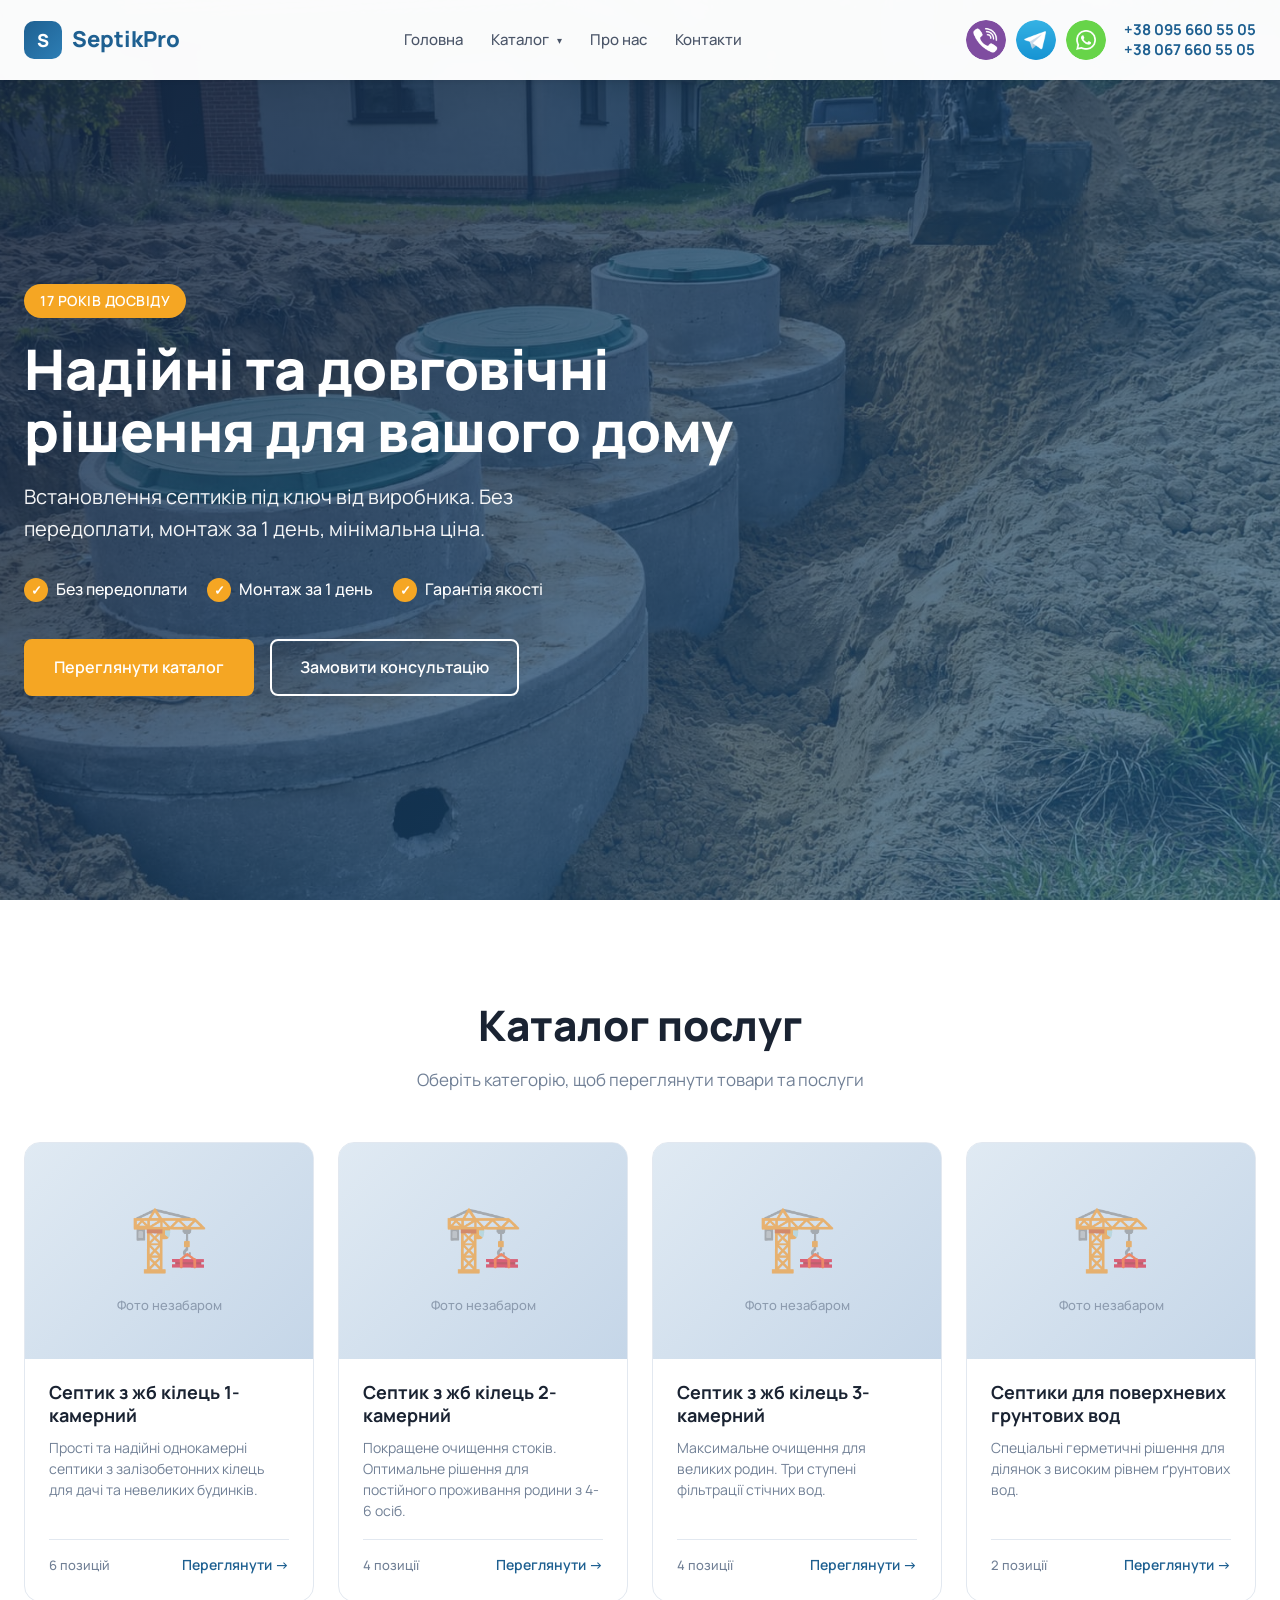
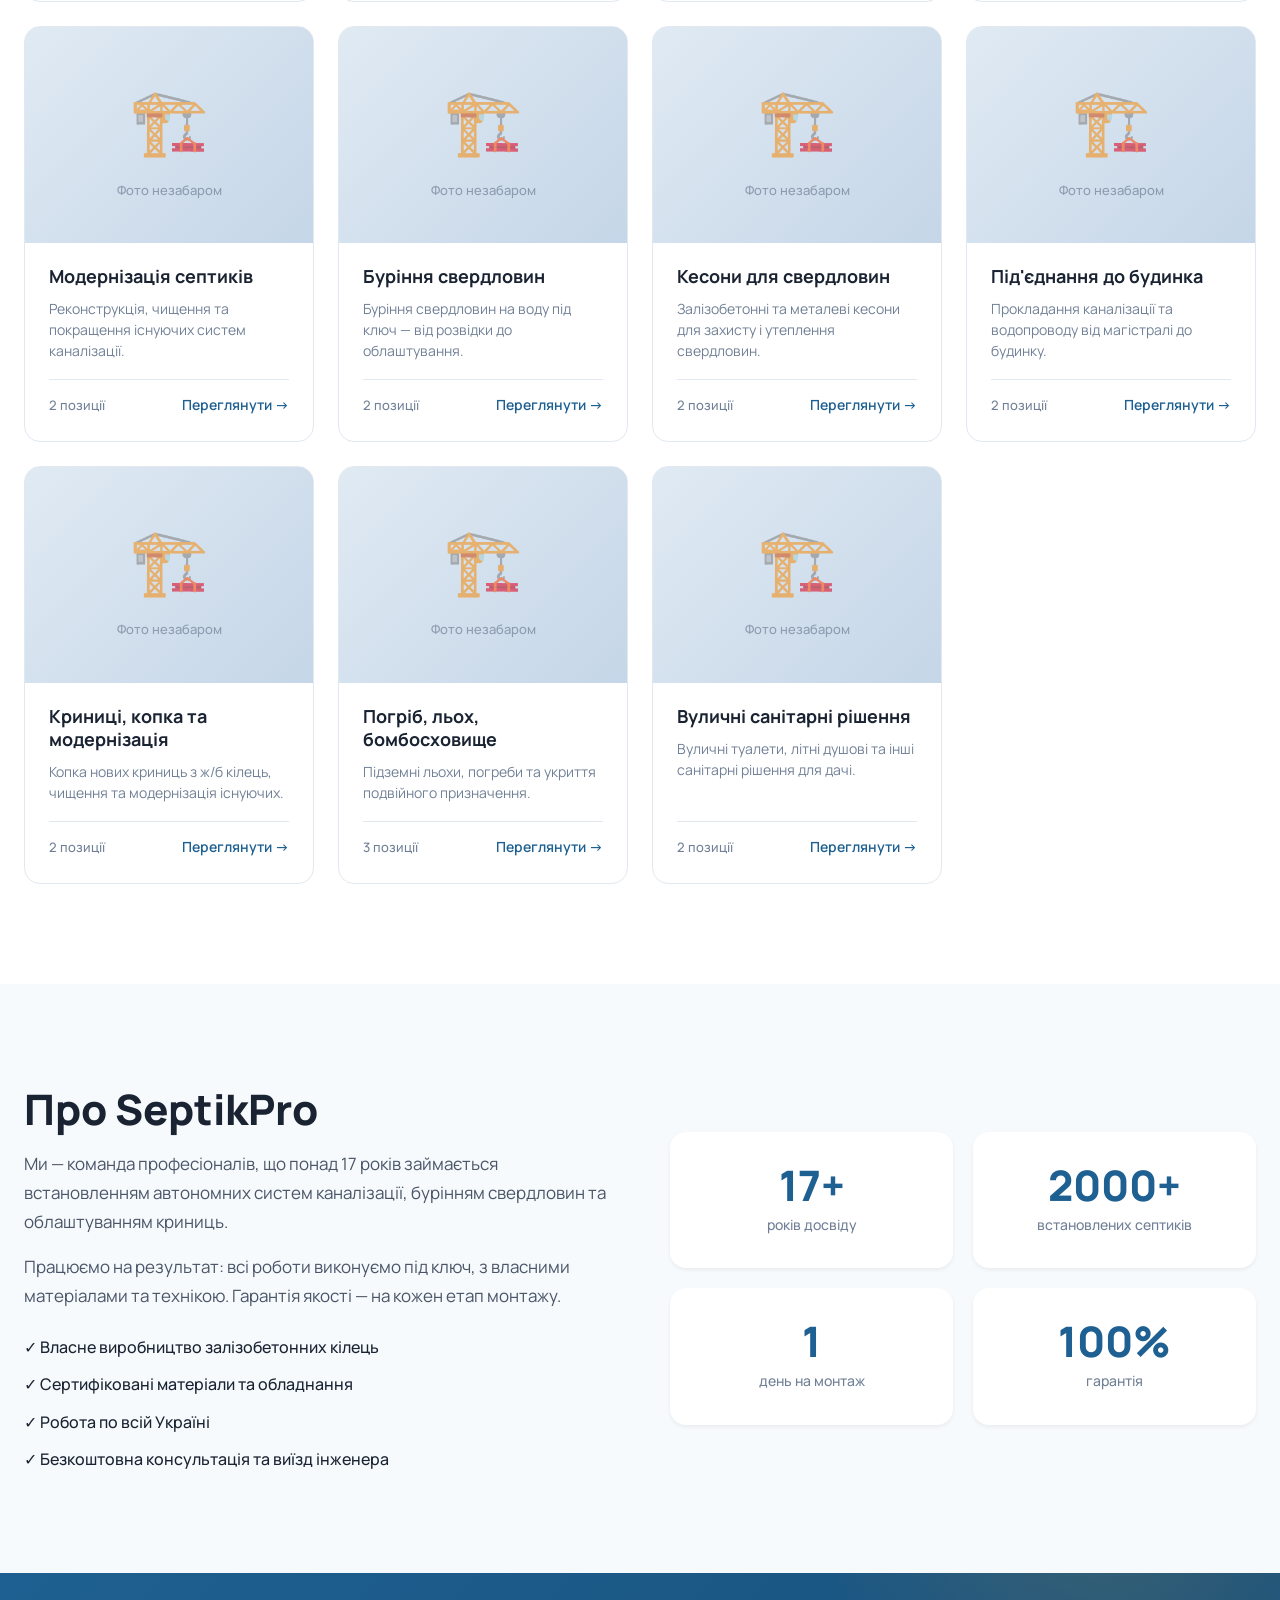
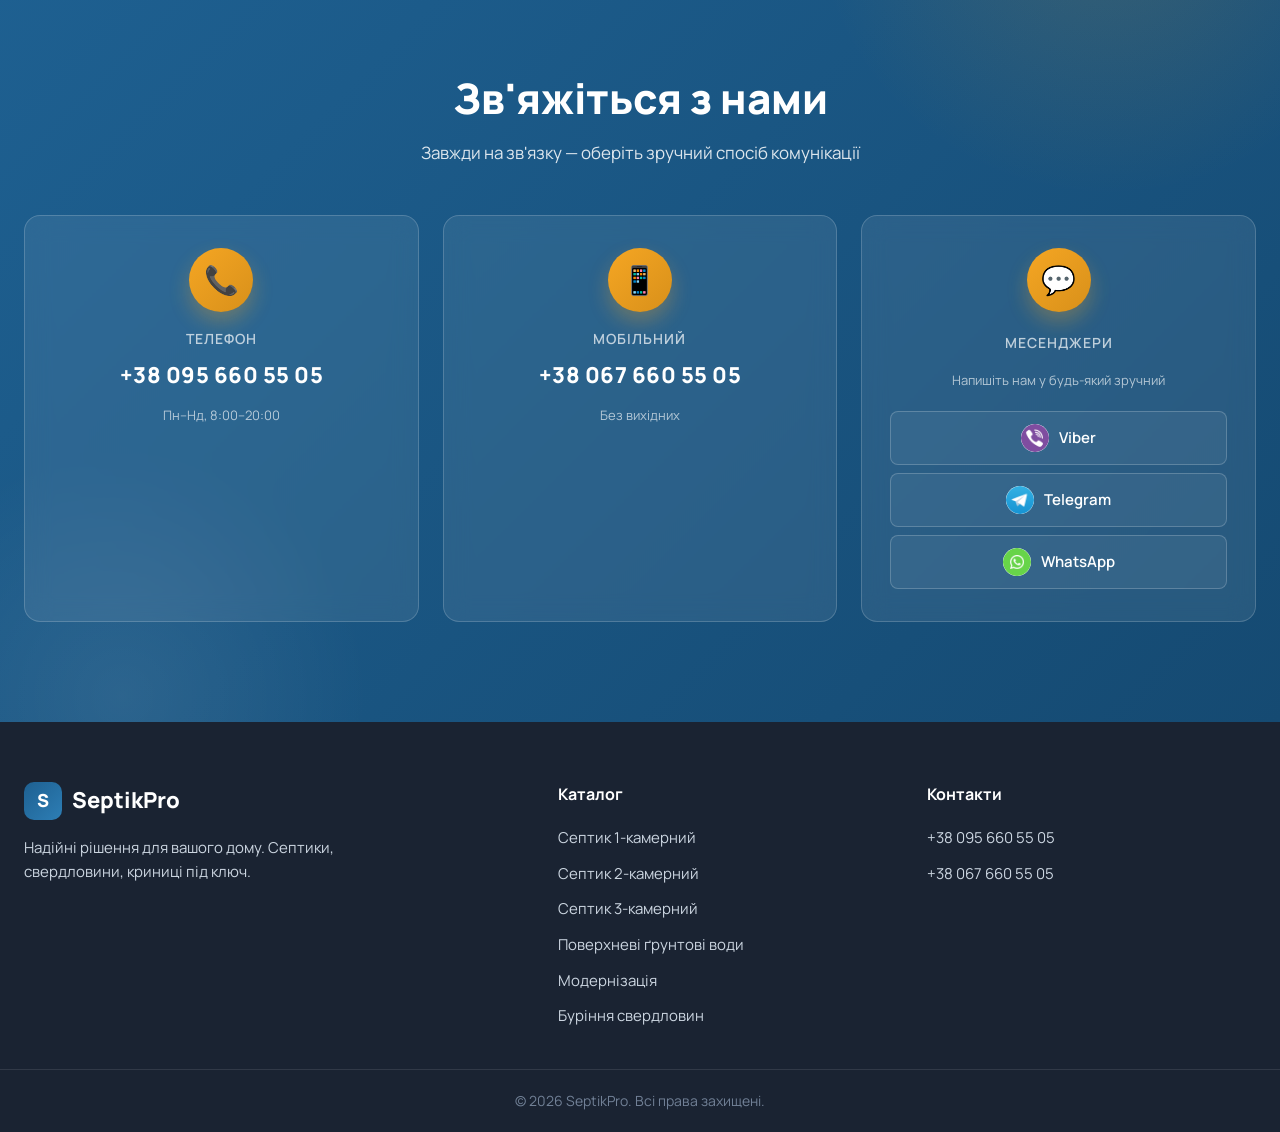
==== index.html @ 07a397f0 "Add files via upload" ====
<!DOCTYPE html>
<html lang="uk">
<head>
    <meta charset="UTF-8">
    <meta name="viewport" content="width=device-width, initial-scale=1.0">
    <meta name="description" content="SeptikPro — встановлення септиків, буріння свердловин, кесони, криниці. 17 років досвіду, без передоплати, монтаж за 1 день.">
    <title>SeptikPro — Надійні рішення для вашого дому</title>
    <link rel="stylesheet" href="styles.css">
    <link rel="preconnect" href="https://fonts.googleapis.com">
    <link rel="preconnect" href="https://fonts.gstatic.com" crossorigin>
    <link href="https://fonts.googleapis.com/css2?family=Manrope:wght@400;500;600;700;800&display=swap" rel="stylesheet">
</head>
<body>

    <!-- HEADER -->
    <header class="header" id="header">
        <div class="container header__inner">
            <a href="index.html" class="logo">
                <span class="logo__icon">S</span>
                <span class="logo__text">SeptikPro</span>
            </a>

            <nav class="nav" id="nav">
                <ul class="nav__list" id="navList">
                    <li><a href="index.html" class="nav__link">Головна</a></li>
                    <li class="nav__item nav__item--dropdown">
                        <button class="nav__link nav__dropdown-toggle" type="button">
                            Каталог <span class="caret">▾</span>
                        </button>
                        <ul class="nav__dropdown" id="navDropdown">
                            <!-- Filled by JS from CATEGORY_META -->
                        </ul>
                    </li>
                    <li><a href="index.html#about" class="nav__link">Про нас</a></li>
                    <li><a href="index.html#contacts" class="nav__link">Контакти</a></li>
                </ul>
                <div class="nav__contact">
                    <a href="tel:+380956605505" class="nav__phone">+38 095 660 55 05</a>
                    <a href="tel:+380676605505" class="nav__phone">+38 067 660 55 05</a>
                </div>
            </nav>

            <div class="header__right">
                <div class="header__messengers">
                    <a href="viber://chat/?number=%2B380956605505" class="header-msg" aria-label="Viber"><img src="img/viber.png" alt=""></a>
                    <a href="https://t.me/+380956605505" target="_blank" rel="noopener" class="header-msg" aria-label="Telegram"><img src="img/Telegram.png" alt=""></a>
                    <a href="https://wa.me/380956605505" target="_blank" rel="noopener" class="header-msg" aria-label="WhatsApp"><img src="img/whatsapp.png" alt=""></a>
                </div>
                <div class="header__phones">
                    <a href="tel:+380956605505" class="header__phone-link">+38 095 660 55 05</a>
                    <a href="tel:+380676605505" class="header__phone-link">+38 067 660 55 05</a>
                </div>
                <button class="burger" id="burger" aria-label="Відкрити меню">
                    <span></span><span></span><span></span>
                </button>
            </div>
        </div>
        <div class="nav__overlay" id="navOverlay"></div>
    </header>

    <!-- HERO -->
    <section class="hero" id="home">
        <div class="hero__bg"></div>
        <div class="hero__overlay"></div>
        <div class="container hero__inner">
            <div class="hero__content">
                <span class="hero__badge">17 років досвіду</span>
                <h1 class="hero__title">Надійні та довговічні рішення для вашого дому</h1>
                <p class="hero__subtitle">Встановлення септиків під ключ від виробника. Без передоплати, монтаж за 1 день, мінімальна ціна.</p>
                <div class="hero__features">
                    <div class="hero__feature"><span>✓</span> Без передоплати</div>
                    <div class="hero__feature"><span>✓</span> Монтаж за 1 день</div>
                    <div class="hero__feature"><span>✓</span> Гарантія якості</div>
                </div>
                <div class="hero__buttons">
                    <a href="#catalog" class="btn btn--primary">Переглянути каталог</a>
                    <a href="#contacts" class="btn btn--outline">Замовити консультацію</a>
                </div>
            </div>
        </div>
    </section>

    <!-- CATALOG (Categories grid) -->
    <section class="catalog" id="catalog">
        <div class="container">
            <h2 class="section__title">Каталог послуг</h2>
            <p class="section__subtitle">Оберіть категорію, щоб переглянути товари та послуги</p>
            <div class="categories-grid" id="categoriesGrid">
                <!-- Filled by JS -->
            </div>
        </div>
    </section>

    <!-- ABOUT -->
    <section class="about" id="about">
        <div class="container about__inner">
            <div class="about__content">
                <h2 class="section__title section__title--left">Про SeptikPro</h2>
                <p class="about__text">Ми — команда професіоналів, що понад 17 років займається встановленням автономних систем каналізації, бурінням свердловин та облаштуванням криниць.</p>
                <p class="about__text">Працюємо на результат: всі роботи виконуємо під ключ, з власними матеріалами та технікою. Гарантія якості — на кожен етап монтажу.</p>
                <ul class="about__list">
                    <li>✓ Власне виробництво залізобетонних кілець</li>
                    <li>✓ Сертифіковані матеріали та обладнання</li>
                    <li>✓ Робота по всій Україні</li>
                    <li>✓ Безкоштовна консультація та виїзд інженера</li>
                </ul>
            </div>
            <div class="about__stats">
                <div class="stat">
                    <div class="stat__num">17+</div>
                    <div class="stat__label">років досвіду</div>
                </div>
                <div class="stat">
                    <div class="stat__num">2000+</div>
                    <div class="stat__label">встановлених септиків</div>
                </div>
                <div class="stat">
                    <div class="stat__num">1</div>
                    <div class="stat__label">день на монтаж</div>
                </div>
                <div class="stat">
                    <div class="stat__num">100%</div>
                    <div class="stat__label">гарантія</div>
                </div>
            </div>
        </div>
    </section>

    <!-- CONTACTS -->
    <section class="contacts" id="contacts">
        <div class="container">
            <h2 class="section__title">Зв'яжіться з нами</h2>
            <p class="section__subtitle">Завжди на зв'язку — оберіть зручний спосіб комунікації</p>

            <div class="contacts__grid">
                <a href="tel:+380956605505" class="contact-card">
                    <div class="contact-card__icon">📞</div>
                    <div class="contact-card__title">Телефон</div>
                    <div class="contact-card__value">+38 095 660 55 05</div>
                    <div class="contact-card__hint">Пн–Нд, 8:00–20:00</div>
                </a>

                <a href="tel:+380676605505" class="contact-card">
                    <div class="contact-card__icon">📱</div>
                    <div class="contact-card__title">Мобільний</div>
                    <div class="contact-card__value">+38 067 660 55 05</div>
                    <div class="contact-card__hint">Без вихідних</div>
                </a>

                <div class="contact-card contact-card--messengers">
                    <div class="contact-card__icon">💬</div>
                    <div class="contact-card__title">Месенджери</div>
                    <div class="contact-card__hint">Напишіть нам у будь-який зручний</div>
                    <div class="messenger-buttons">
                        <a href="viber://chat/?number=%2B380956605505" class="messenger-btn messenger-btn--viber">
                            <img src="img/viber.png" alt="" class="messenger-btn__icon">
                            <span>Viber</span>
                        </a>
                        <a href="https://t.me/+380956605505" target="_blank" rel="noopener" class="messenger-btn messenger-btn--telegram">
                            <img src="img/Telegram.png" alt="" class="messenger-btn__icon">
                            <span>Telegram</span>
                        </a>
                        <a href="https://wa.me/380956605505" target="_blank" rel="noopener" class="messenger-btn messenger-btn--whatsapp">
                            <img src="img/whatsapp.png" alt="" class="messenger-btn__icon">
                            <span>WhatsApp</span>
                        </a>
                    </div>
                </div>
            </div>
        </div>
    </section>

    <!-- FOOTER -->
    <footer class="footer">
        <div class="container footer__inner">
            <div class="footer__col">
                <div class="logo">
                    <span class="logo__icon">S</span>
                    <span class="logo__text">SeptikPro</span>
                </div>
                <p class="footer__text">Надійні рішення для вашого дому. Септики, свердловини, криниці під ключ.</p>
            </div>
            <div class="footer__col">
                <h4 class="footer__title">Каталог</h4>
                <ul class="footer__list" id="footerCategories">
                    <!-- Filled by JS -->
                </ul>
            </div>
            <div class="footer__col">
                <h4 class="footer__title">Контакти</h4>
                <ul class="footer__list">
                    <li><a href="tel:+380956605505">+38 095 660 55 05</a></li>
                    <li><a href="tel:+380676605505">+38 067 660 55 05</a></li>
                </ul>
            </div>
        </div>
        <div class="footer__bottom">
            <div class="container">
                <p>© 2026 SeptikPro. Всі права захищені.</p>
            </div>
        </div>
    </footer>

    <script src="products.js"></script>
    <script src="script.js"></script>
    <script src="home.js"></script>
</body>
</html>
---- styles.css ----
/* ============ RESET & BASE ============ */
*, *::before, *::after { box-sizing: border-box; margin: 0; padding: 0; }

:root {
    --primary: #1e6091;
    --primary-dark: #154a72;
    --primary-light: #2d7eb5;
    --accent: #f5a623;
    --accent-dark: #d8901a;
    --dark: #1a2332;
    --gray-900: #2a3548;
    --gray-700: #4a5568;
    --gray-500: #718096;
    --gray-300: #cbd5e0;
    --gray-200: #e2e8f0;
    --gray-100: #f7fafc;
    --white: #ffffff;
    --success: #38a169;

    --shadow-sm: 0 2px 4px rgba(0,0,0,0.06);
    --shadow-md: 0 4px 12px rgba(0,0,0,0.08);
    --shadow-lg: 0 10px 30px rgba(0,0,0,0.12);

    --radius: 8px;
    --radius-lg: 16px;

    --header-h: 80px;

    --transition: 0.25s ease;
}

html { scroll-behavior: smooth; }

body {
    font-family: 'Manrope', -apple-system, BlinkMacSystemFont, 'Segoe UI', Roboto, sans-serif;
    color: var(--dark);
    line-height: 1.6;
    background: var(--white);
    overflow-x: hidden;
}

img { max-width: 100%; display: block; }
a { color: inherit; text-decoration: none; }
button { cursor: pointer; font: inherit; border: none; background: none; }
ul { list-style: none; }

.container {
    max-width: 1280px;
    margin: 0 auto;
    padding: 0 24px;
}

/* ============ TYPOGRAPHY ============ */
.section__title {
    font-size: clamp(28px, 4vw, 42px);
    font-weight: 800;
    color: var(--dark);
    text-align: center;
    margin-bottom: 16px;
    line-height: 1.2;
}
.section__title--left { text-align: left; }
.section__subtitle {
    text-align: center;
    color: var(--gray-500);
    font-size: 17px;
    margin-bottom: 48px;
    max-width: 700px;
    margin-left: auto;
    margin-right: auto;
}

/* ============ BUTTONS ============ */
.btn {
    display: inline-flex;
    align-items: center;
    justify-content: center;
    gap: 8px;
    padding: 14px 28px;
    border-radius: var(--radius);
    font-weight: 600;
    font-size: 16px;
    transition: all var(--transition);
    cursor: pointer;
    border: 2px solid transparent;
    white-space: nowrap;
}
.btn--primary {
    background: var(--accent);
    color: var(--white);
    border-color: var(--accent);
}
.btn--primary:hover {
    background: var(--accent-dark);
    border-color: var(--accent-dark);
    transform: translateY(-2px);
    box-shadow: var(--shadow-md);
}
.btn--outline {
    background: transparent;
    color: var(--white);
    border-color: var(--white);
}
.btn--outline:hover {
    background: var(--white);
    color: var(--primary);
}
.btn--block { width: 100%; }

/* ============ HEADER ============ */
.header {
    position: fixed;
    top: 0; left: 0; right: 0;
    background: rgba(255, 255, 255, 0.98);
    backdrop-filter: blur(10px);
    box-shadow: var(--shadow-sm);
    z-index: 100;
    transition: all var(--transition);
}
.header__inner {
    display: flex;
    align-items: center;
    justify-content: space-between;
    height: var(--header-h);
}

.logo {
    display: flex;
    align-items: center;
    gap: 10px;
    font-weight: 800;
    font-size: 22px;
    color: var(--primary);
}
.logo__icon {
    display: inline-flex;
    align-items: center;
    justify-content: center;
    width: 38px;
    height: 38px;
    background: linear-gradient(135deg, var(--primary), var(--primary-light));
    color: white;
    border-radius: 10px;
    font-weight: 800;
    font-size: 18px;
}

.nav__list {
    display: flex;
    gap: 28px;
    align-items: center;
}
.nav__link {
    color: var(--gray-700);
    font-weight: 500;
    font-size: 15px;
    transition: color var(--transition);
    position: relative;
    display: inline-flex;
    align-items: center;
    gap: 4px;
    background: none;
    border: none;
    padding: 0;
    cursor: pointer;
    font-family: inherit;
}
.nav__link:hover { color: var(--primary); }
.nav__link::after {
    content: '';
    position: absolute;
    bottom: -6px; left: 0;
    width: 0;
    height: 2px;
    background: var(--accent);
    transition: width var(--transition);
}
.nav__link:hover::after { width: 100%; }

/* Dropdown — common */
.nav__item--dropdown { position: relative; }
.caret {
    font-size: 10px;
    transition: transform var(--transition);
    margin-left: 4px;
}
.nav__dropdown { list-style: none; }
.nav__dropdown li { display: block; }

/* Desktop dropdown styles (only on screens > 768px) */
@media (min-width: 769px) {
    .nav__dropdown {
        position: absolute;
        top: calc(100% + 12px);
        left: 50%;
        transform: translateX(-50%) translateY(-8px);
        min-width: 320px;
        background: var(--white);
        border-radius: var(--radius-lg);
        box-shadow: var(--shadow-lg);
        padding: 12px;
        opacity: 0;
        visibility: hidden;
        transition: opacity var(--transition), visibility var(--transition), transform var(--transition);
        z-index: 110;
    }
    .nav__dropdown::before {
        content: '';
        position: absolute;
        top: -16px; left: 0; right: 0;
        height: 16px;
    }
    .nav__item--dropdown:hover .nav__dropdown,
    .nav__item--dropdown.open .nav__dropdown {
        opacity: 1;
        visibility: visible;
        transform: translateX(-50%) translateY(0);
    }
    .nav__item--dropdown:hover .caret,
    .nav__item--dropdown.open .caret {
        transform: rotate(180deg);
    }
    .nav__dropdown a {
        display: block;
        padding: 10px 14px;
        border-radius: var(--radius);
        font-size: 14px;
        font-weight: 500;
        color: var(--gray-700);
        transition: all var(--transition);
    }
    .nav__dropdown a:hover {
        background: var(--gray-100);
        color: var(--primary);
        transform: translateX(2px);
    }
}

.header__right {
    display: flex;
    align-items: center;
    gap: 18px;
}

.header__phones {
    display: flex;
    flex-direction: column;
    gap: 2px;
    line-height: 1.2;
}
.header__phone-link {
    color: var(--primary);
    font-weight: 700;
    font-size: 15px;
    transition: color var(--transition);
    white-space: nowrap;
}
.header__phone-link:hover { color: var(--accent); }

.header__messengers {
    display: flex;
    align-items: center;
    gap: 10px;
}
.header-msg {
    display: inline-flex;
    align-items: center;
    justify-content: center;
    width: 40px;
    height: 40px;
    border-radius: 50%;
    overflow: hidden;
    transition: transform var(--transition), box-shadow var(--transition);
    flex-shrink: 0;
    background: var(--white);
}
.header-msg img {
    width: 100%;
    height: 100%;
    object-fit: contain;
    display: block;
}
.header-msg:hover,
.header-msg:active {
    transform: translateY(-2px) scale(1.06);
    box-shadow: 0 6px 14px rgba(0,0,0,0.15);
}

.nav__contact { display: none; }

.burger {
    display: none;
    flex-direction: column;
    justify-content: space-between;
    width: 28px;
    height: 22px;
    position: relative;
    z-index: 110;
}
.burger span {
    display: block;
    width: 100%;
    height: 3px;
    background: var(--dark);
    border-radius: 3px;
    transition: all var(--transition);
}

.nav__overlay {
    display: none;
    position: fixed;
    inset: 0;
    background: rgba(0,0,0,0.5);
    z-index: 99;
    opacity: 0;
    transition: opacity var(--transition);
}
.nav__overlay.active {
    display: block;
    opacity: 1;
}

/* ============ HERO ============ */
.hero {
    position: relative;
    min-height: 100vh;
    display: flex;
    align-items: center;
    color: var(--white);
    padding-top: var(--header-h);
    overflow: hidden;
}
.hero__bg {
    position: absolute;
    inset: 0;
    background: url('img/Background.jpg') center/cover no-repeat;
    z-index: 0;
}
.hero__overlay {
    position: absolute;
    inset: 0;
    background: linear-gradient(135deg, rgba(20, 40, 70, 0.85) 0%, rgba(30, 96, 145, 0.65) 100%);
    z-index: 1;
}
.hero__inner {
    position: relative;
    z-index: 2;
    width: 100%;
    padding-top: 60px;
    padding-bottom: 60px;
}
.hero__content { max-width: 720px; }

.hero__badge {
    display: inline-block;
    background: var(--accent);
    color: var(--white);
    padding: 6px 16px;
    border-radius: 30px;
    font-weight: 600;
    font-size: 14px;
    margin-bottom: 20px;
    text-transform: uppercase;
    letter-spacing: 0.5px;
}
.hero__title {
    font-size: clamp(32px, 5vw, 56px);
    font-weight: 800;
    line-height: 1.1;
    margin-bottom: 20px;
    letter-spacing: -0.5px;
}
.hero__subtitle {
    font-size: clamp(16px, 2vw, 20px);
    margin-bottom: 32px;
    opacity: 0.95;
    max-width: 600px;
}
.hero__features {
    display: flex;
    flex-wrap: wrap;
    gap: 20px;
    margin-bottom: 36px;
}
.hero__feature {
    display: flex;
    align-items: center;
    gap: 8px;
    font-weight: 500;
    font-size: 16px;
}
.hero__feature span {
    display: inline-flex;
    align-items: center;
    justify-content: center;
    width: 24px;
    height: 24px;
    background: var(--accent);
    border-radius: 50%;
    font-size: 13px;
    font-weight: 700;
}
.hero__buttons {
    display: flex;
    flex-wrap: wrap;
    gap: 16px;
}

/* ============ CATALOG ============ */
.catalog { padding: 100px 0; }

/* Categories grid (home page) */
.categories-grid {
    display: grid;
    grid-template-columns: repeat(auto-fill, minmax(280px, 1fr));
    gap: 24px;
}
.category-card {
    background: var(--white);
    border: 1px solid var(--gray-200);
    border-radius: var(--radius-lg);
    overflow: hidden;
    transition: all var(--transition);
    display: flex;
    flex-direction: column;
    position: relative;
}
.category-card:hover {
    transform: translateY(-6px);
    box-shadow: var(--shadow-lg);
    border-color: var(--primary-light);
}

.category-card__image {
    position: relative;
    aspect-ratio: 4/3;
    background: linear-gradient(135deg, #e0eaf3, #c5d6e8);
    overflow: hidden;
}
.category-card__image img {
    width: 100%;
    height: 100%;
    object-fit: cover;
    transition: transform 0.4s ease;
}
.category-card:hover .category-card__image img { transform: scale(1.05); }

.category-card__body {
    padding: 22px 24px 24px;
    display: flex;
    flex-direction: column;
    gap: 10px;
    flex: 1;
}
.category-card__title {
    font-size: 18px;
    font-weight: 700;
    color: var(--dark);
    line-height: 1.3;
}
.category-card__desc {
    color: var(--gray-500);
    font-size: 14px;
    line-height: 1.5;
    flex: 1;
}
.category-card__meta {
    display: flex;
    justify-content: space-between;
    align-items: center;
    margin-top: 8px;
    padding-top: 14px;
    border-top: 1px solid var(--gray-200);
}
.category-card__count {
    font-size: 13px;
    color: var(--gray-500);
    font-weight: 500;
}
.category-card__link {
    color: var(--primary);
    font-weight: 600;
    font-size: 14px;
    transition: color var(--transition);
}
.category-card:hover .category-card__link { color: var(--accent); }

/* Catalog page (category.html) */
.catalog--page { padding: 60px 0 80px; }
.catalog-page__header {
    display: flex;
    justify-content: space-between;
    align-items: center;
    margin-bottom: 24px;
}
.catalog-page__count {
    font-size: 16px;
    font-weight: 600;
    color: var(--gray-500);
}

.catalog__products {
    display: grid;
    grid-template-columns: repeat(auto-fill, minmax(260px, 1fr));
    gap: 24px;
}

/* ============ PAGE HERO (category page) ============ */
.page-hero {
    background: linear-gradient(135deg, var(--gray-100) 0%, #e8f1fa 100%);
    padding: calc(var(--header-h) + 40px) 0 50px;
    border-bottom: 1px solid var(--gray-200);
}
.breadcrumbs {
    display: flex;
    align-items: center;
    gap: 8px;
    flex-wrap: wrap;
    margin-bottom: 20px;
    font-size: 14px;
    color: var(--gray-500);
}
.breadcrumbs a {
    color: var(--gray-500);
    transition: color var(--transition);
}
.breadcrumbs a:hover { color: var(--primary); }
.breadcrumbs__sep { color: var(--gray-300); }
.breadcrumbs__current {
    color: var(--dark);
    font-weight: 600;
}
.page-hero__inner {
    display: flex;
    align-items: center;
    gap: 24px;
}
.page-hero__icon {
    width: 80px;
    height: 80px;
    border-radius: var(--radius-lg);
    background: var(--white);
    box-shadow: var(--shadow-md);
    display: flex;
    align-items: center;
    justify-content: center;
    font-size: 44px;
    flex-shrink: 0;
}
.page-hero__title {
    font-size: clamp(26px, 4vw, 38px);
    font-weight: 800;
    color: var(--dark);
    margin-bottom: 8px;
    line-height: 1.2;
}
.page-hero__desc {
    color: var(--gray-700);
    font-size: 16px;
    max-width: 700px;
}

/* ============ CTA ============ */
.cta {
    background: linear-gradient(135deg, var(--primary), var(--primary-dark));
    color: var(--white);
    padding: 70px 0;
}
.cta__inner {
    display: flex;
    justify-content: space-between;
    align-items: center;
    gap: 32px;
    flex-wrap: wrap;
}
.cta__title {
    font-size: clamp(24px, 3vw, 32px);
    font-weight: 800;
    margin-bottom: 8px;
}
.cta__text {
    color: rgba(255,255,255,0.9);
    font-size: 16px;
    max-width: 540px;
}
.cta__actions {
    display: flex;
    gap: 12px;
    flex-wrap: wrap;
}
.btn--outline-dark {
    background: transparent;
    color: var(--white);
    border-color: rgba(255,255,255,0.5);
}
.btn--outline-dark:hover {
    background: var(--white);
    color: var(--primary);
    border-color: var(--white);
}

/* ============ PRODUCT CARD ============ */
.product {
    background: var(--white);
    border: 1px solid var(--gray-200);
    border-radius: var(--radius-lg);
    overflow: hidden;
    transition: all var(--transition);
    display: flex;
    flex-direction: column;
}
.product:hover {
    transform: translateY(-4px);
    box-shadow: var(--shadow-lg);
    border-color: var(--primary-light);
}
.product__image {
    position: relative;
    aspect-ratio: 4/3;
    background: linear-gradient(135deg, var(--gray-100), var(--gray-200));
    overflow: hidden;
}
.product__image img {
    width: 100%;
    height: 100%;
    object-fit: cover;
    transition: transform 0.4s ease;
}
.product:hover .product__image img { transform: scale(1.05); }

.product__placeholder {
    position: absolute;
    inset: 0;
    display: flex;
    align-items: center;
    justify-content: center;
    flex-direction: column;
    color: var(--gray-500);
    background: linear-gradient(135deg, #e0eaf3, #c5d6e8);
}
.product__placeholder-icon {
    font-size: 64px;
    margin-bottom: 8px;
    opacity: 0.6;
}
.product__placeholder-text {
    font-size: 13px;
    font-weight: 500;
    opacity: 0.7;
}

.product__badge {
    position: absolute;
    top: 12px;
    left: 12px;
    background: var(--accent);
    color: var(--white);
    padding: 4px 10px;
    border-radius: 4px;
    font-size: 12px;
    font-weight: 600;
    text-transform: uppercase;
    letter-spacing: 0.3px;
}

.product__body {
    padding: 20px;
    flex: 1;
    display: flex;
    flex-direction: column;
}
.product__category {
    font-size: 12px;
    color: var(--primary);
    font-weight: 600;
    text-transform: uppercase;
    letter-spacing: 0.5px;
    margin-bottom: 8px;
}
.product__title {
    font-size: 17px;
    font-weight: 700;
    color: var(--dark);
    margin-bottom: 8px;
    line-height: 1.3;
}
.product__desc {
    font-size: 14px;
    color: var(--gray-500);
    margin-bottom: 16px;
    flex: 1;
}
.product__footer {
    display: flex;
    align-items: center;
    justify-content: space-between;
    gap: 12px;
    padding-top: 16px;
    border-top: 1px solid var(--gray-200);
}
.product__price {
    font-size: 22px;
    font-weight: 800;
    color: var(--primary);
}
.product__price-from {
    font-size: 12px;
    color: var(--gray-500);
    font-weight: 500;
    display: block;
}
.product__btn {
    padding: 10px 18px;
    background: var(--primary);
    color: var(--white);
    border-radius: var(--radius);
    font-weight: 600;
    font-size: 14px;
    transition: all var(--transition);
}
.product__btn:hover {
    background: var(--accent);
}

.no-products {
    grid-column: 1 / -1;
    text-align: center;
    padding: 60px 20px;
    color: var(--gray-500);
    font-size: 16px;
}

/* ============ ABOUT ============ */
.about { padding: 100px 0; background: var(--gray-100); }
.about__inner {
    display: grid;
    grid-template-columns: 1fr 1fr;
    gap: 60px;
    align-items: center;
}
.about__text {
    font-size: 17px;
    color: var(--gray-700);
    margin-bottom: 16px;
    line-height: 1.7;
}
.about__list {
    margin-top: 24px;
    display: flex;
    flex-direction: column;
    gap: 12px;
}
.about__list li {
    font-size: 16px;
    color: var(--dark);
    font-weight: 500;
}
.about__stats {
    display: grid;
    grid-template-columns: 1fr 1fr;
    gap: 20px;
}
.stat {
    background: var(--white);
    padding: 32px 20px;
    border-radius: var(--radius-lg);
    text-align: center;
    box-shadow: var(--shadow-sm);
    transition: all var(--transition);
}
.stat:hover {
    transform: translateY(-4px);
    box-shadow: var(--shadow-md);
}
.stat__num {
    font-size: 42px;
    font-weight: 800;
    color: var(--primary);
    margin-bottom: 8px;
    line-height: 1;
}
.stat__label {
    color: var(--gray-500);
    font-size: 14px;
    font-weight: 500;
}

/* ============ CONTACTS ============ */
.contacts {
    padding: 100px 0;
    background: linear-gradient(135deg, var(--primary) 0%, var(--primary-dark) 100%);
    color: var(--white);
    position: relative;
    overflow: hidden;
}
.contacts::before {
    content: '';
    position: absolute;
    top: -50%; right: -10%;
    width: 600px;
    height: 600px;
    background: radial-gradient(circle, rgba(245,166,35,0.15) 0%, transparent 70%);
    pointer-events: none;
}
.contacts::after {
    content: '';
    position: absolute;
    bottom: -30%; left: -10%;
    width: 500px;
    height: 500px;
    background: radial-gradient(circle, rgba(255,255,255,0.08) 0%, transparent 70%);
    pointer-events: none;
}
.contacts .container { position: relative; z-index: 1; }
.contacts .section__title { color: var(--white); }
.contacts .section__subtitle { color: rgba(255,255,255,0.85); }

.contacts__grid {
    display: grid;
    grid-template-columns: repeat(auto-fit, minmax(260px, 1fr));
    gap: 24px;
    margin-top: 40px;
}

.contact-card {
    background: rgba(255,255,255,0.08);
    backdrop-filter: blur(12px);
    -webkit-backdrop-filter: blur(12px);
    padding: 32px 28px;
    border-radius: var(--radius-lg);
    border: 1px solid rgba(255,255,255,0.18);
    text-align: center;
    color: var(--white);
    transition: all var(--transition);
    display: flex;
    flex-direction: column;
    align-items: center;
    gap: 8px;
}
a.contact-card:hover {
    background: rgba(255,255,255,0.14);
    transform: translateY(-6px);
    border-color: var(--accent);
    box-shadow: 0 20px 40px rgba(0,0,0,0.2);
}

.contact-card__icon {
    width: 64px;
    height: 64px;
    border-radius: 50%;
    background: linear-gradient(135deg, var(--accent), var(--accent-dark));
    display: flex;
    align-items: center;
    justify-content: center;
    font-size: 28px;
    margin-bottom: 8px;
    box-shadow: 0 10px 20px rgba(245,166,35,0.3);
}
.contact-card__title {
    font-size: 14px;
    font-weight: 600;
    text-transform: uppercase;
    letter-spacing: 1px;
    color: rgba(255,255,255,0.7);
    margin: 0;
}
.contact-card__value {
    font-size: 22px;
    font-weight: 800;
    color: var(--white);
    letter-spacing: 0.5px;
    word-break: break-word;
}
.contact-card__hint {
    font-size: 13px;
    color: rgba(255,255,255,0.65);
    margin-top: 4px;
}

.contact-card--messengers { gap: 12px; }
.messenger-buttons {
    display: flex;
    flex-direction: column;
    gap: 8px;
    width: 100%;
    margin-top: 8px;
}
.messenger-btn {
    display: flex;
    align-items: center;
    justify-content: center;
    gap: 10px;
    padding: 12px 16px;
    border-radius: var(--radius);
    font-weight: 600;
    font-size: 15px;
    color: var(--white);
    transition: all var(--transition);
    border: 1px solid rgba(255,255,255,0.2);
    background: rgba(255,255,255,0.06);
}
.messenger-btn:hover {
    transform: translateY(-2px);
    color: var(--white);
}
.messenger-btn__icon {
    width: 28px;
    height: 28px;
    border-radius: 50%;
    object-fit: contain;
    background: var(--white);
    display: block;
    flex-shrink: 0;
}
.messenger-btn--viber:hover { background: #7360f2; border-color: #7360f2; }
.messenger-btn--telegram:hover { background: #0088cc; border-color: #0088cc; }
.messenger-btn--whatsapp:hover { background: #25d366; border-color: #25d366; }

/* ============ FOOTER ============ */
.footer {
    background: var(--dark);
    color: var(--gray-300);
    padding: 60px 0 0;
}
.footer__inner {
    display: grid;
    grid-template-columns: 1.5fr 1fr 1fr;
    gap: 40px;
    padding-bottom: 40px;
}
.footer .logo { color: var(--white); margin-bottom: 16px; }
.footer__text {
    color: var(--gray-300);
    font-size: 15px;
    max-width: 320px;
}
.footer__title {
    color: var(--white);
    font-size: 16px;
    font-weight: 700;
    margin-bottom: 18px;
}
.footer__list {
    display: flex;
    flex-direction: column;
    gap: 10px;
}
.footer__list a {
    color: var(--gray-300);
    font-size: 15px;
    transition: color var(--transition);
}
.footer__list a:hover { color: var(--accent); }
.footer__bottom {
    border-top: 1px solid rgba(255,255,255,0.1);
    padding: 20px 0;
    text-align: center;
    font-size: 14px;
    color: var(--gray-500);
}

/* ============ MODAL ============ */
.modal {
    display: none;
    position: fixed;
    inset: 0;
    z-index: 200;
    align-items: center;
    justify-content: center;
}
.modal.active { display: flex; }
.modal__backdrop {
    position: absolute;
    inset: 0;
    background: rgba(0,0,0,0.65);
    backdrop-filter: blur(4px);
}
.modal__dialog {
    position: relative;
    background: var(--white);
    border-radius: var(--radius-lg);
    max-width: 600px;
    width: calc(100% - 32px);
    max-height: calc(100vh - 64px);
    overflow-y: auto;
    box-shadow: var(--shadow-lg);
    z-index: 1;
    animation: modalIn 0.25s ease;
}
@keyframes modalIn {
    from { opacity: 0; transform: translateY(20px); }
    to { opacity: 1; transform: translateY(0); }
}
.modal__close {
    position: absolute;
    top: 12px; right: 16px;
    width: 36px; height: 36px;
    font-size: 28px;
    color: var(--gray-500);
    border-radius: 50%;
    transition: all var(--transition);
    z-index: 2;
    line-height: 1;
}
.modal__close:hover {
    background: var(--gray-100);
    color: var(--dark);
}
.modal__content { padding: 0; }
.modal__image {
    aspect-ratio: 16/10;
    background: linear-gradient(135deg, #e0eaf3, #c5d6e8);
    position: relative;
    overflow: hidden;
}
.modal__image img { width: 100%; height: 100%; object-fit: cover; }
.modal__body { padding: 28px; }
.modal__category {
    font-size: 12px;
    color: var(--primary);
    font-weight: 600;
    text-transform: uppercase;
    letter-spacing: 0.5px;
    margin-bottom: 8px;
}
.modal__title {
    font-size: 26px;
    font-weight: 800;
    margin-bottom: 16px;
    color: var(--dark);
}
.modal__desc {
    color: var(--gray-700);
    font-size: 16px;
    margin-bottom: 20px;
    line-height: 1.6;
}
.modal__features {
    background: var(--gray-100);
    padding: 18px;
    border-radius: var(--radius);
    margin-bottom: 20px;
}
.modal__features li {
    padding: 6px 0;
    color: var(--gray-700);
    font-size: 15px;
}
.modal__price {
    font-size: 32px;
    font-weight: 800;
    color: var(--primary);
    margin-bottom: 20px;
}
.modal__price-from {
    font-size: 14px;
    color: var(--gray-500);
    font-weight: 500;
}
.modal__actions { display: flex; gap: 12px; flex-wrap: wrap; }

/* ============ MEDIA QUERIES ============ */
@media (max-width: 1024px) {
    .about__inner { grid-template-columns: 1fr; gap: 40px; }
    .footer__inner { grid-template-columns: 1fr 1fr; }
}

@media (max-width: 768px) {
    :root { --header-h: 70px; }

    .header__phones { display: none; }
    .header__right { gap: 10px; }
    .header__messengers { gap: 6px; }
    .header-msg { width: 36px; height: 36px; }
    .burger { display: flex; }

    .nav {
        position: fixed;
        top: 0; right: -100%;
        width: 85%;
        max-width: 360px;
        height: 100vh;
        background: var(--white);
        flex-direction: column;
        padding: calc(var(--header-h) + 16px) 24px 32px;
        box-shadow: -10px 0 30px rgba(0,0,0,0.15);
        transition: right 0.3s ease;
        z-index: 101;
        overflow-y: auto;
        -webkit-overflow-scrolling: touch;
    }
    .nav.active { right: 0; }
    .nav__list {
        flex-direction: column;
        gap: 0;
        align-items: stretch;
        margin-bottom: 32px;
        padding: 0;
        list-style: none;
    }
    .nav__list > li {
        border-bottom: 1px solid var(--gray-200);
        width: 100%;
    }
    .nav__list > li:last-of-type { border-bottom: none; }
    .nav__link {
        display: flex;
        width: 100%;
        padding: 16px 4px;
        font-size: 17px;
        font-weight: 600;
        color: var(--dark);
        text-align: left;
        justify-content: space-between;
        align-items: center;
        background: none;
        border: none;
        cursor: pointer;
        font-family: inherit;
    }
    .nav__link::after { display: none; }
    .nav__contact {
        display: block;
        padding-top: 24px;
        border-top: 2px solid var(--gray-200);
    }
    .nav__phone {
        display: block;
        color: var(--primary);
        font-weight: 800;
        font-size: 22px;
    }

    /* Mobile dropdown — accordion */
    .nav__item--dropdown { position: static; }
    .nav__dropdown {
        background: var(--gray-100);
        border-radius: var(--radius);
        padding: 0 8px;
        margin: 0;
        max-height: 0;
        overflow: hidden;
        transition: max-height 0.35s ease, padding 0.25s ease, margin 0.25s ease;
    }
    .nav__item--dropdown.open .nav__dropdown {
        max-height: 700px;
        padding: 8px;
        margin: 0 0 16px;
    }
    .nav__item--dropdown.open .caret { transform: rotate(180deg); }
    .nav__dropdown li { width: 100%; border: none; }
    .nav__dropdown a {
        display: block;
        width: 100%;
        padding: 12px 14px;
        font-size: 15px;
        font-weight: 500;
        color: var(--gray-700);
        border-radius: var(--radius);
        transition: background var(--transition), color var(--transition);
    }
    .nav__dropdown a:hover,
    .nav__dropdown a:active {
        background: var(--white);
        color: var(--primary);
    }

    .hero { min-height: 90vh; }
    .hero__features { gap: 12px; }
    .hero__buttons { flex-direction: column; align-items: stretch; }
    .hero__buttons .btn { width: 100%; }

    .catalog, .about, .contacts { padding: 70px 0; }
    .catalog--page { padding: 30px 0 60px; }

    .catalog__products { grid-template-columns: repeat(auto-fill, minmax(220px, 1fr)); gap: 16px; }

    .footer__inner { grid-template-columns: 1fr; gap: 28px; padding-bottom: 28px; }

    .page-hero__inner { gap: 16px; }
    .page-hero__icon { width: 60px; height: 60px; font-size: 32px; }

    .cta__inner { flex-direction: column; align-items: flex-start; }
    .cta__actions { width: 100%; }
    .cta__actions .btn { flex: 1; }
}

@media (max-width: 480px) {
    .container { padding: 0 16px; }
    .header__messengers { gap: 5px; }
    .header-msg { width: 32px; height: 32px; }
    .logo__text { display: none; }
    .hero__title { font-size: 30px; }
    .section__title { font-size: 26px; }
    .about__stats { grid-template-columns: 1fr 1fr; gap: 12px; }
    .stat { padding: 22px 14px; }
    .stat__num { font-size: 32px; }
    .product__image { aspect-ratio: 16/10; }
    .catalog__products { grid-template-columns: 1fr; }
    .modal__body { padding: 20px; }
    .modal__title { font-size: 22px; }
    .modal__price { font-size: 26px; }
}

/* burger animation */
.burger.active span:nth-child(1) { transform: translateY(9.5px) rotate(45deg); }
.burger.active span:nth-child(2) { opacity: 0; }
.burger.active span:nth-child(3) { transform: translateY(-9.5px) rotate(-45deg); }
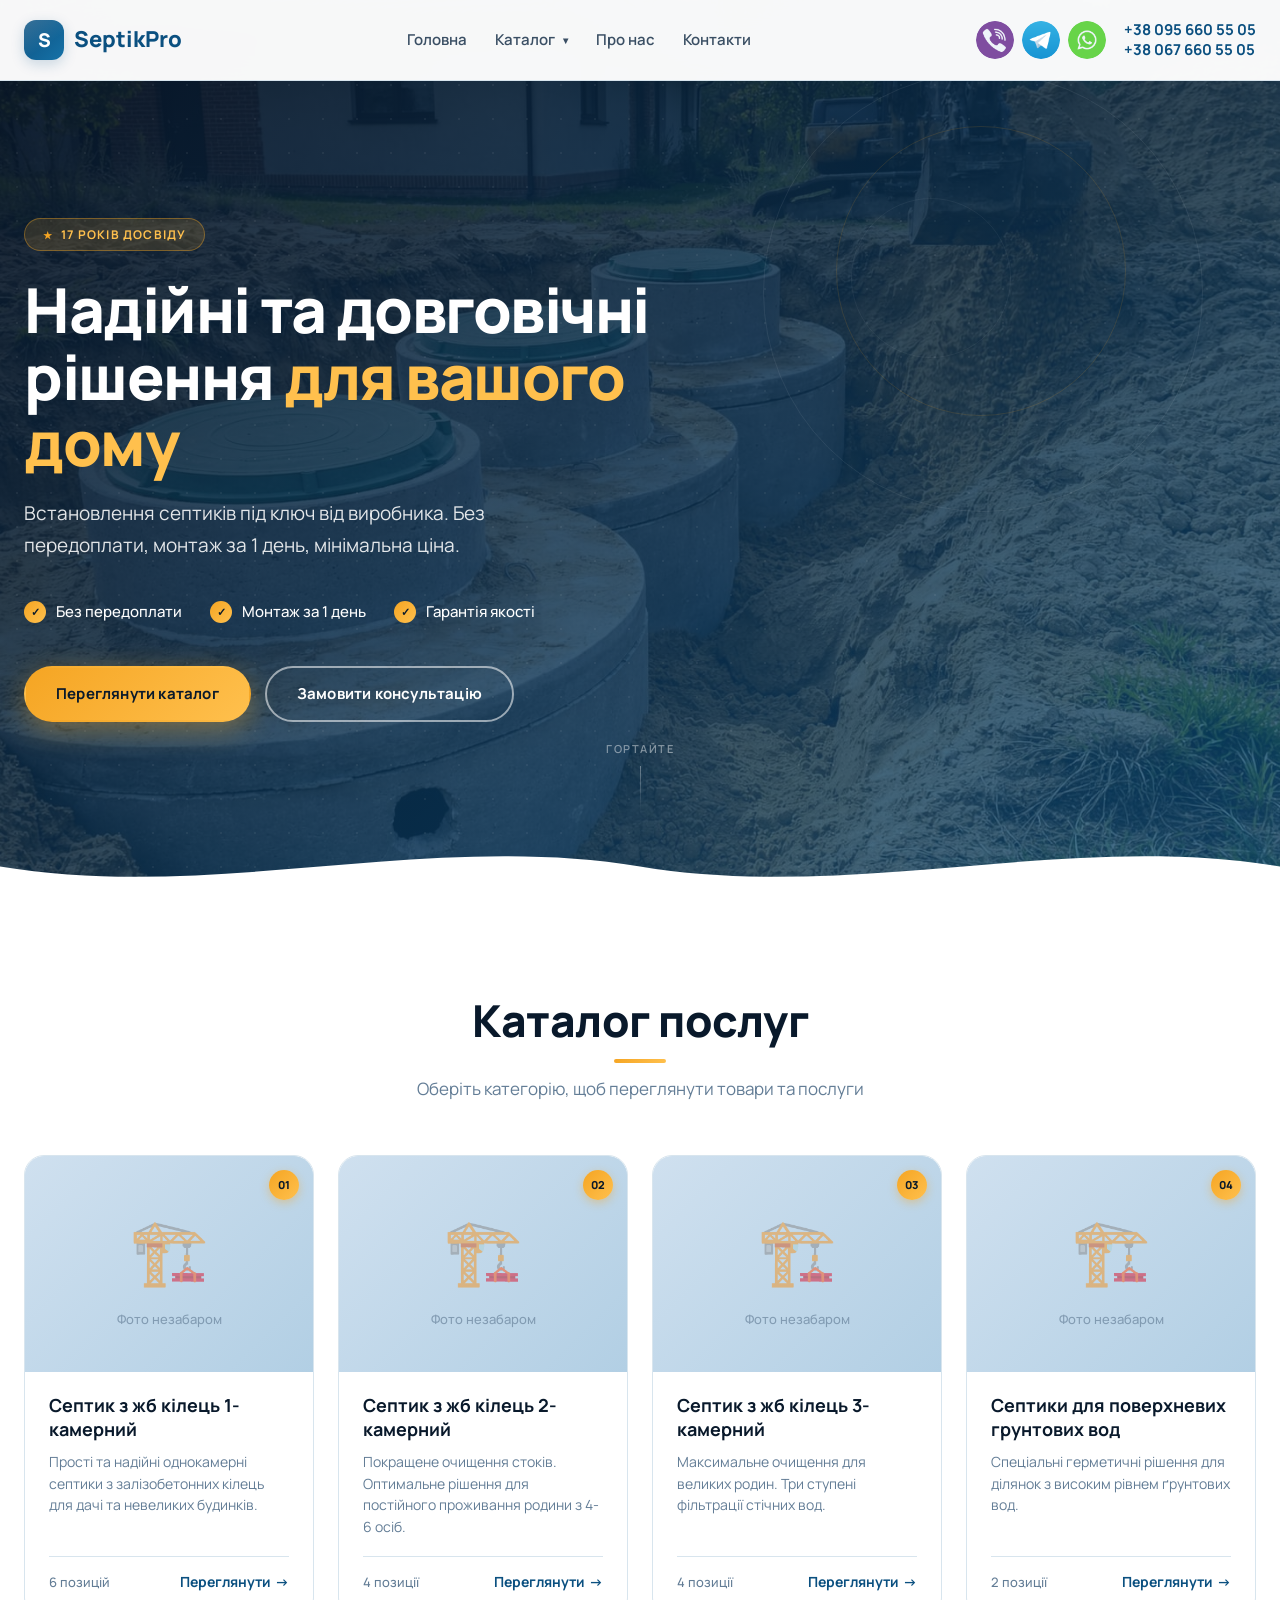
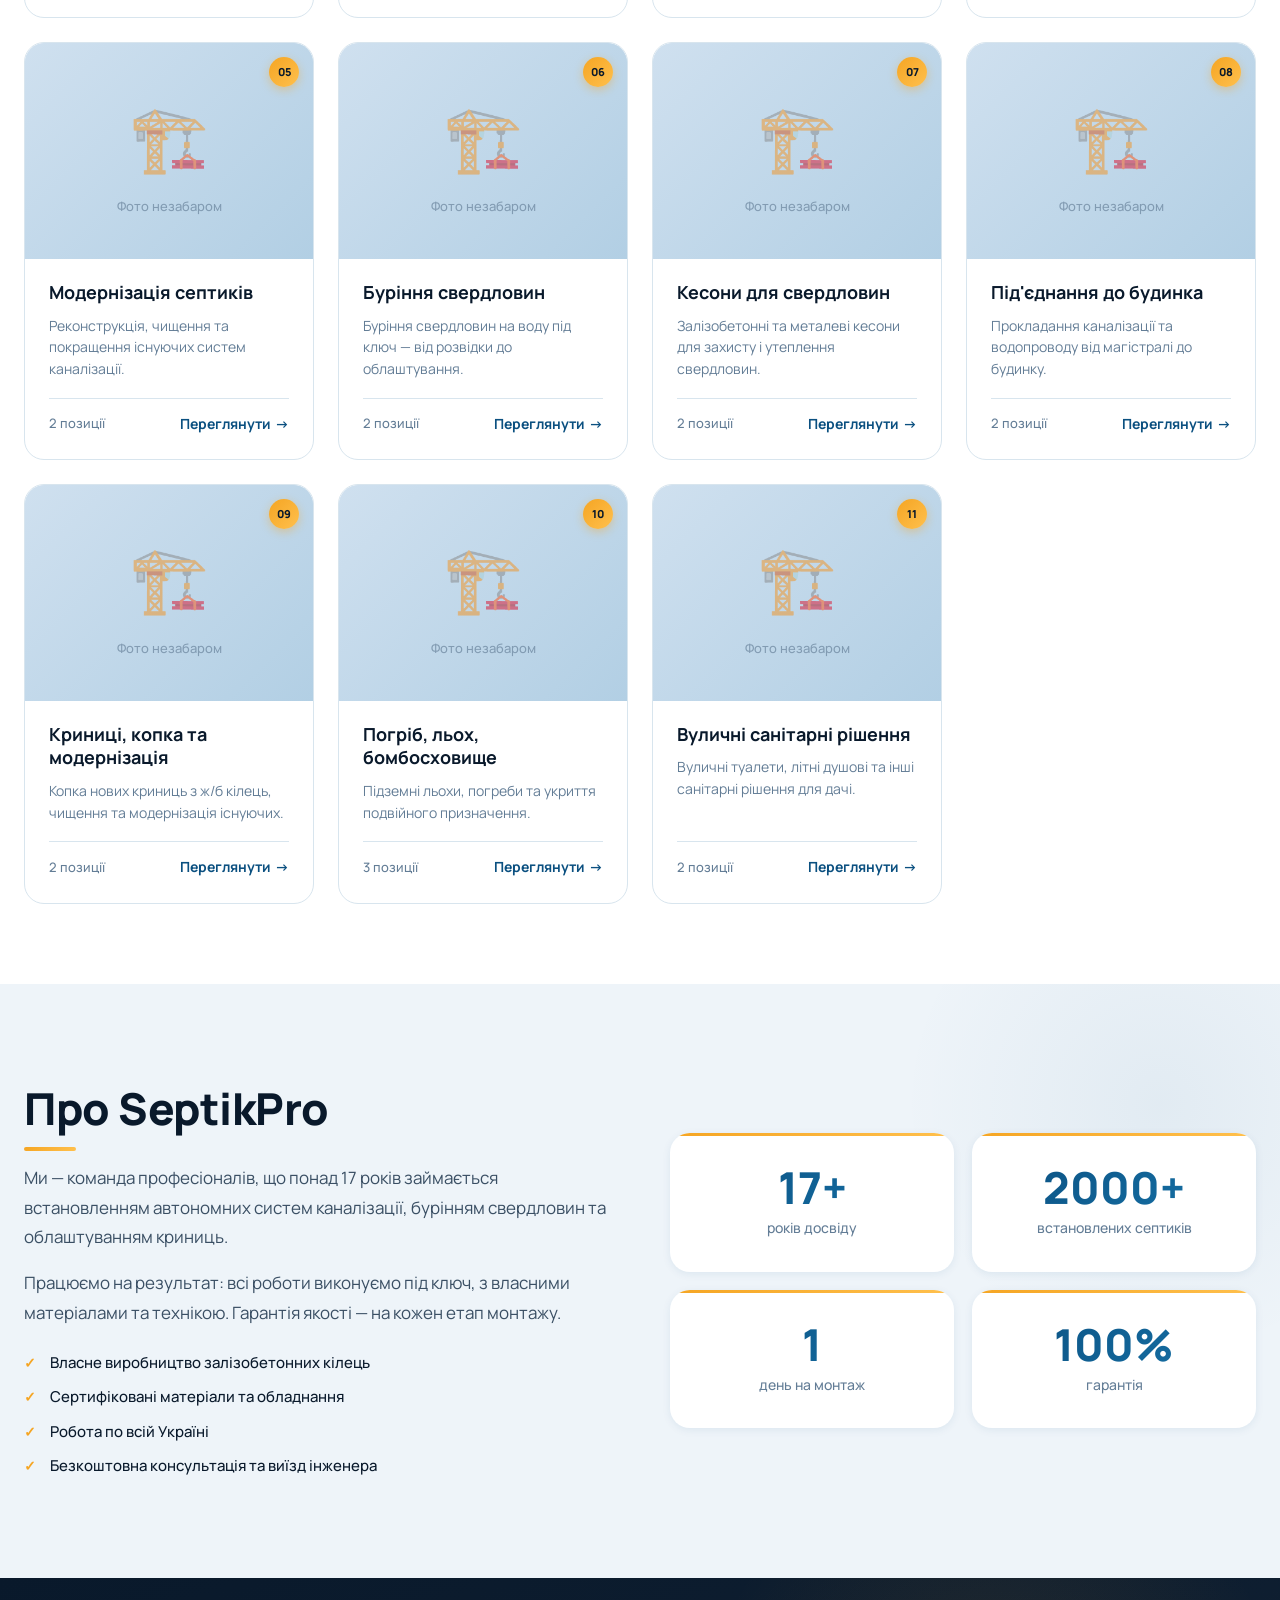
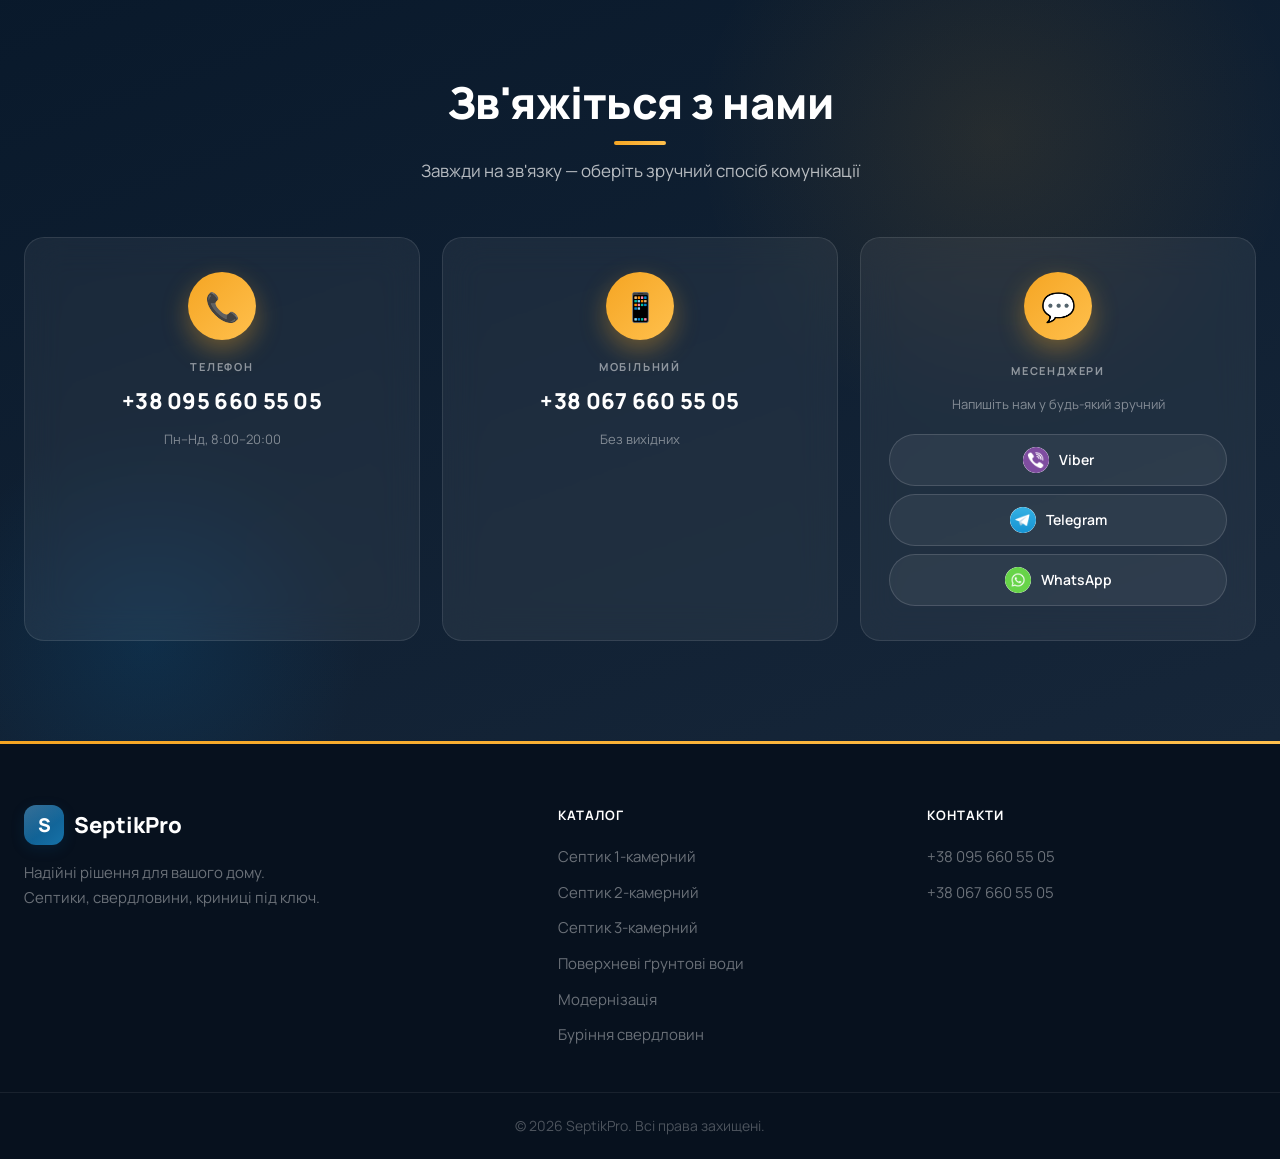
==== commit b12807b7: "Add files via upload" ====
--- a/index.html
+++ b/index.html
@@ -5,6 +5,7 @@
     <meta name="viewport" content="width=device-width, initial-scale=1.0">
     <meta name="description" content="SeptikPro — встановлення септиків, буріння свердловин, кесони, криниці. 17 років досвіду, без передоплати, монтаж за 1 день.">
     <title>SeptikPro — Надійні рішення для вашого дому</title>
+    <link rel="icon" type="image/svg+xml" href="favicon.svg">
     <link rel="stylesheet" href="styles.css">
     <link rel="preconnect" href="https://fonts.googleapis.com">
     <link rel="preconnect" href="https://fonts.gstatic.com" crossorigin>
@@ -62,10 +63,16 @@
     <section class="hero" id="home">
         <div class="hero__bg"></div>
         <div class="hero__overlay"></div>
+
+        <!-- Decorative floating rings -->
+        <div class="hero__ring hero__ring--1" aria-hidden="true"></div>
+        <div class="hero__ring hero__ring--2" aria-hidden="true"></div>
+        <div class="hero__ring hero__ring--3" aria-hidden="true"></div>
+
         <div class="container hero__inner">
             <div class="hero__content">
                 <span class="hero__badge">17 років досвіду</span>
-                <h1 class="hero__title">Надійні та довговічні рішення для вашого дому</h1>
+                <h1 class="hero__title">Надійні та довговічні рішення <em>для вашого дому</em></h1>
                 <p class="hero__subtitle">Встановлення септиків під ключ від виробника. Без передоплати, монтаж за 1 день, мінімальна ціна.</p>
                 <div class="hero__features">
                     <div class="hero__feature"><span>✓</span> Без передоплати</div>
@@ -78,13 +85,23 @@
                 </div>
             </div>
         </div>
+
+        <!-- Scroll indicator -->
+        <div class="hero__scroll" aria-hidden="true">Гортайте</div>
+
+        <!-- Wave separator -->
+        <div class="hero__wave" aria-hidden="true">
+            <svg viewBox="0 0 1440 80" xmlns="http://www.w3.org/2000/svg" preserveAspectRatio="none">
+                <path d="M0,40 C240,80 480,0 720,40 C960,80 1200,0 1440,40 L1440,80 L0,80 Z" fill="#ffffff"/>
+            </svg>
+        </div>
     </section>
 
     <!-- CATALOG (Categories grid) -->
     <section class="catalog" id="catalog">
         <div class="container">
-            <h2 class="section__title">Каталог послуг</h2>
-            <p class="section__subtitle">Оберіть категорію, щоб переглянути товари та послуги</p>
+            <h2 class="section__title reveal">Каталог послуг</h2>
+            <p class="section__subtitle reveal reveal--d1">Оберіть категорію, щоб переглянути товари та послуги</p>
             <div class="categories-grid" id="categoriesGrid">
                 <!-- Filled by JS -->
             </div>
@@ -95,30 +112,30 @@
     <section class="about" id="about">
         <div class="container about__inner">
             <div class="about__content">
-                <h2 class="section__title section__title--left">Про SeptikPro</h2>
-                <p class="about__text">Ми — команда професіоналів, що понад 17 років займається встановленням автономних систем каналізації, бурінням свердловин та облаштуванням криниць.</p>
-                <p class="about__text">Працюємо на результат: всі роботи виконуємо під ключ, з власними матеріалами та технікою. Гарантія якості — на кожен етап монтажу.</p>
-                <ul class="about__list">
-                    <li>✓ Власне виробництво залізобетонних кілець</li>
-                    <li>✓ Сертифіковані матеріали та обладнання</li>
-                    <li>✓ Робота по всій Україні</li>
-                    <li>✓ Безкоштовна консультація та виїзд інженера</li>
+                <h2 class="section__title section__title--left reveal">Про SeptikPro</h2>
+                <p class="about__text reveal reveal--d1">Ми — команда професіоналів, що понад 17 років займається встановленням автономних систем каналізації, бурінням свердловин та облаштуванням криниць.</p>
+                <p class="about__text reveal reveal--d2">Працюємо на результат: всі роботи виконуємо під ключ, з власними матеріалами та технікою. Гарантія якості — на кожен етап монтажу.</p>
+                <ul class="about__list reveal reveal--d3">
+                    <li>Власне виробництво залізобетонних кілець</li>
+                    <li>Сертифіковані матеріали та обладнання</li>
+                    <li>Робота по всій Україні</li>
+                    <li>Безкоштовна консультація та виїзд інженера</li>
                 </ul>
             </div>
             <div class="about__stats">
-                <div class="stat">
+                <div class="stat reveal reveal--d1">
                     <div class="stat__num">17+</div>
                     <div class="stat__label">років досвіду</div>
                 </div>
-                <div class="stat">
+                <div class="stat reveal reveal--d2">
                     <div class="stat__num">2000+</div>
                     <div class="stat__label">встановлених септиків</div>
                 </div>
-                <div class="stat">
+                <div class="stat reveal reveal--d3">
                     <div class="stat__num">1</div>
                     <div class="stat__label">день на монтаж</div>
                 </div>
-                <div class="stat">
+                <div class="stat reveal reveal--d4">
                     <div class="stat__num">100%</div>
                     <div class="stat__label">гарантія</div>
                 </div>
@@ -129,25 +146,25 @@
     <!-- CONTACTS -->
     <section class="contacts" id="contacts">
         <div class="container">
-            <h2 class="section__title">Зв'яжіться з нами</h2>
-            <p class="section__subtitle">Завжди на зв'язку — оберіть зручний спосіб комунікації</p>
+            <h2 class="section__title reveal">Зв'яжіться з нами</h2>
+            <p class="section__subtitle reveal reveal--d1">Завжди на зв'язку — оберіть зручний спосіб комунікації</p>
 
             <div class="contacts__grid">
-                <a href="tel:+380956605505" class="contact-card">
+                <a href="tel:+380956605505" class="contact-card reveal reveal--d1">
                     <div class="contact-card__icon">📞</div>
                     <div class="contact-card__title">Телефон</div>
                     <div class="contact-card__value">+38 095 660 55 05</div>
                     <div class="contact-card__hint">Пн–Нд, 8:00–20:00</div>
                 </a>
 
-                <a href="tel:+380676605505" class="contact-card">
+                <a href="tel:+380676605505" class="contact-card reveal reveal--d2">
                     <div class="contact-card__icon">📱</div>
                     <div class="contact-card__title">Мобільний</div>
                     <div class="contact-card__value">+38 067 660 55 05</div>
                     <div class="contact-card__hint">Без вихідних</div>
                 </a>
 
-                <div class="contact-card contact-card--messengers">
+                <div class="contact-card contact-card--messengers reveal reveal--d3">
                     <div class="contact-card__icon">💬</div>
                     <div class="contact-card__title">Месенджери</div>
                     <div class="contact-card__hint">Напишіть нам у будь-який зручний</div>
--- a/styles.css
+++ b/styles.css
@@ -2,31 +2,41 @@
 *, *::before, *::after { box-sizing: border-box; margin: 0; padding: 0; }
 
 :root {
-    --primary: #1e6091;
-    --primary-dark: #154a72;
-    --primary-light: #2d7eb5;
-    --accent: #f5a623;
-    --accent-dark: #d8901a;
-    --dark: #1a2332;
-    --gray-900: #2a3548;
-    --gray-700: #4a5568;
-    --gray-500: #718096;
-    --gray-300: #cbd5e0;
-    --gray-200: #e2e8f0;
-    --gray-100: #f7fafc;
-    --white: #ffffff;
-    --success: #38a169;
-
-    --shadow-sm: 0 2px 4px rgba(0,0,0,0.06);
-    --shadow-md: 0 4px 12px rgba(0,0,0,0.08);
-    --shadow-lg: 0 10px 30px rgba(0,0,0,0.12);
-
-    --radius: 8px;
-    --radius-lg: 16px;
-
-    --header-h: 80px;
-
-    --transition: 0.25s ease;
+    --primary:        #0b5080;
+    --primary-dark:   #083c61;
+    --primary-light:  #1672a8;
+    --primary-glow:   rgba(11, 80, 128, 0.2);
+    --accent:         #f5a523;
+    --accent-dark:    #d48e10;
+    --accent-light:   #ffc04d;
+    --accent-glow:    rgba(245, 165, 35, 0.32);
+    --dark:           #09192b;
+    --gray-900:       #1a2b3c;
+    --gray-700:       #3a4f64;
+    --gray-500:       #637d96;
+    --gray-300:       #b5c7d7;
+    --gray-200:       #d8e5ee;
+    --gray-100:       #eef4f9;
+    --white:          #ffffff;
+    --success:        #22c55e;
+
+    --grad-primary:   linear-gradient(135deg, #0b5080, #1672a8);
+    --grad-accent:    linear-gradient(135deg, #f5a523, #ffc04d);
+    --grad-dark:      linear-gradient(160deg, #09192b 0%, #162639 100%);
+    --grad-hero:      linear-gradient(145deg, rgba(7,20,38,0.93) 0%, rgba(11,80,128,0.72) 100%);
+
+    --shadow-sm:      0 2px 8px  rgba(11, 80, 128, 0.08);
+    --shadow-md:      0 6px 24px rgba(11, 80, 128, 0.14);
+    --shadow-lg:      0 18px 50px rgba(11, 80, 128, 0.18);
+    --shadow-accent:  0 8px 28px rgba(245, 165, 35, 0.38);
+
+    --radius:         12px;
+    --radius-lg:      20px;
+    --radius-pill:    100px;
+
+    --header-h:       80px;
+
+    --transition:     0.28s cubic-bezier(0.4, 0, 0.2, 1);
 }
 
 html { scroll-behavior: smooth; }
@@ -50,24 +60,54 @@
     padding: 0 24px;
 }
 
+/* ============ SCROLL REVEAL ============ */
+.reveal {
+    opacity: 0;
+    transform: translateY(28px);
+    transition: opacity 0.65s ease, transform 0.65s ease;
+}
+.reveal.visible {
+    opacity: 1;
+    transform: translateY(0);
+}
+.reveal--d1 { transition-delay: 0.1s; }
+.reveal--d2 { transition-delay: 0.2s; }
+.reveal--d3 { transition-delay: 0.3s; }
+.reveal--d4 { transition-delay: 0.4s; }
+.reveal--d5 { transition-delay: 0.5s; }
+
 /* ============ TYPOGRAPHY ============ */
 .section__title {
-    font-size: clamp(28px, 4vw, 42px);
+    font-size: clamp(28px, 4vw, 44px);
     font-weight: 800;
     color: var(--dark);
     text-align: center;
-    margin-bottom: 16px;
-    line-height: 1.2;
+    margin-bottom: 12px;
+    line-height: 1.12;
+    letter-spacing: -0.5px;
 }
 .section__title--left { text-align: left; }
+
+.section__title::after {
+    content: '';
+    display: block;
+    width: 52px;
+    height: 4px;
+    background: var(--grad-accent);
+    border-radius: 100px;
+    margin: 14px auto 0;
+}
+.section__title--left::after { margin-left: 0; }
+
 .section__subtitle {
     text-align: center;
     color: var(--gray-500);
     font-size: 17px;
-    margin-bottom: 48px;
-    max-width: 700px;
+    margin-bottom: 52px;
+    max-width: 680px;
     margin-left: auto;
     margin-right: auto;
+    line-height: 1.65;
 }
 
 /* ============ BUTTONS ============ */
@@ -76,34 +116,52 @@
     align-items: center;
     justify-content: center;
     gap: 8px;
-    padding: 14px 28px;
-    border-radius: var(--radius);
-    font-weight: 600;
-    font-size: 16px;
+    padding: 14px 30px;
+    border-radius: var(--radius-pill);
+    font-weight: 700;
+    font-size: 15px;
     transition: all var(--transition);
     cursor: pointer;
     border: 2px solid transparent;
     white-space: nowrap;
-}
+    letter-spacing: 0.2px;
+    position: relative;
+    overflow: hidden;
+}
+.btn::before {
+    content: '';
+    position: absolute;
+    top: 0; left: -100%;
+    width: 60%;
+    height: 100%;
+    background: linear-gradient(90deg, transparent, rgba(255,255,255,0.28), transparent);
+    transform: skewX(-20deg);
+    transition: left 0.55s ease;
+    pointer-events: none;
+}
+.btn:hover::before { left: 160%; }
+
 .btn--primary {
-    background: var(--accent);
-    color: var(--white);
-    border-color: var(--accent);
+    background: var(--grad-accent);
+    color: var(--dark);
+    border-color: transparent;
+    box-shadow: var(--shadow-accent);
 }
 .btn--primary:hover {
-    background: var(--accent-dark);
-    border-color: var(--accent-dark);
-    transform: translateY(-2px);
-    box-shadow: var(--shadow-md);
+    transform: translateY(-3px);
+    box-shadow: 0 14px 36px rgba(245, 165, 35, 0.48);
 }
 .btn--outline {
     background: transparent;
     color: var(--white);
-    border-color: var(--white);
+    border-color: rgba(255,255,255,0.55);
 }
 .btn--outline:hover {
     background: var(--white);
     color: var(--primary);
+    border-color: var(--white);
+    transform: translateY(-3px);
+    box-shadow: var(--shadow-md);
 }
 .btn--block { width: 100%; }
 
@@ -111,11 +169,15 @@
 .header {
     position: fixed;
     top: 0; left: 0; right: 0;
-    background: rgba(255, 255, 255, 0.98);
-    backdrop-filter: blur(10px);
-    box-shadow: var(--shadow-sm);
+    background: rgba(255, 255, 255, 0.97);
+    backdrop-filter: blur(14px);
+    -webkit-backdrop-filter: blur(14px);
+    box-shadow: 0 1px 0 var(--gray-200);
     z-index: 100;
     transition: all var(--transition);
+}
+.header.scrolled {
+    box-shadow: var(--shadow-md);
 }
 .header__inner {
     display: flex;
@@ -136,13 +198,22 @@
     display: inline-flex;
     align-items: center;
     justify-content: center;
-    width: 38px;
-    height: 38px;
-    background: linear-gradient(135deg, var(--primary), var(--primary-light));
+    width: 40px;
+    height: 40px;
+    background: var(--grad-primary);
     color: white;
-    border-radius: 10px;
+    border-radius: 12px;
     font-weight: 800;
-    font-size: 18px;
+    font-size: 19px;
+    box-shadow: 0 4px 14px var(--primary-glow);
+    position: relative;
+}
+.logo__icon::after {
+    content: '';
+    position: absolute;
+    inset: 0;
+    border-radius: 12px;
+    background: linear-gradient(145deg, rgba(255,255,255,0.18) 0%, transparent 60%);
 }
 
 .nav__list {
@@ -152,7 +223,7 @@
 }
 .nav__link {
     color: var(--gray-700);
-    font-weight: 500;
+    font-weight: 600;
     font-size: 15px;
     transition: color var(--transition);
     position: relative;
@@ -172,7 +243,8 @@
     bottom: -6px; left: 0;
     width: 0;
     height: 2px;
-    background: var(--accent);
+    background: var(--grad-accent);
+    border-radius: 100px;
     transition: width var(--transition);
 }
 .nav__link:hover::after { width: 100%; }
@@ -187,18 +259,19 @@
 .nav__dropdown { list-style: none; }
 .nav__dropdown li { display: block; }
 
-/* Desktop dropdown styles (only on screens > 768px) */
+/* Desktop dropdown */
 @media (min-width: 769px) {
     .nav__dropdown {
         position: absolute;
-        top: calc(100% + 12px);
+        top: calc(100% + 14px);
         left: 50%;
-        transform: translateX(-50%) translateY(-8px);
+        transform: translateX(-50%) translateY(-10px);
         min-width: 320px;
         background: var(--white);
         border-radius: var(--radius-lg);
         box-shadow: var(--shadow-lg);
-        padding: 12px;
+        border: 1px solid var(--gray-200);
+        padding: 10px;
         opacity: 0;
         visibility: hidden;
         transition: opacity var(--transition), visibility var(--transition), transform var(--transition);
@@ -232,7 +305,7 @@
     .nav__dropdown a:hover {
         background: var(--gray-100);
         color: var(--primary);
-        transform: translateX(2px);
+        transform: translateX(4px);
     }
 }
 
@@ -241,7 +314,6 @@
     align-items: center;
     gap: 18px;
 }
-
 .header__phones {
     display: flex;
     flex-direction: column;
@@ -260,19 +332,19 @@
 .header__messengers {
     display: flex;
     align-items: center;
-    gap: 10px;
+    gap: 8px;
 }
 .header-msg {
     display: inline-flex;
     align-items: center;
     justify-content: center;
-    width: 40px;
-    height: 40px;
+    width: 38px;
+    height: 38px;
     border-radius: 50%;
     overflow: hidden;
     transition: transform var(--transition), box-shadow var(--transition);
     flex-shrink: 0;
-    background: var(--white);
+    background: var(--gray-100);
 }
 .header-msg img {
     width: 100%;
@@ -282,8 +354,8 @@
 }
 .header-msg:hover,
 .header-msg:active {
-    transform: translateY(-2px) scale(1.06);
-    box-shadow: 0 6px 14px rgba(0,0,0,0.15);
+    transform: translateY(-2px) scale(1.1);
+    box-shadow: 0 6px 18px rgba(0,0,0,0.18);
 }
 
 .nav__contact { display: none; }
@@ -293,24 +365,28 @@
     flex-direction: column;
     justify-content: space-between;
     width: 28px;
-    height: 22px;
+    height: 20px;
     position: relative;
     z-index: 110;
 }
 .burger span {
     display: block;
-    width: 100%;
-    height: 3px;
+    height: 2.5px;
     background: var(--dark);
-    border-radius: 3px;
+    border-radius: 2px;
     transition: all var(--transition);
 }
+.burger span:nth-child(1) { width: 100%; }
+.burger span:nth-child(2) { width: 70%; }
+.burger span:nth-child(3) { width: 100%; }
 
 .nav__overlay {
     display: none;
     position: fixed;
     inset: 0;
-    background: rgba(0,0,0,0.5);
+    background: rgba(9,25,43,0.62);
+    backdrop-filter: blur(4px);
+    -webkit-backdrop-filter: blur(4px);
     z-index: 99;
     opacity: 0;
     transition: opacity var(--transition);
@@ -339,111 +415,248 @@
 .hero__overlay {
     position: absolute;
     inset: 0;
-    background: linear-gradient(135deg, rgba(20, 40, 70, 0.85) 0%, rgba(30, 96, 145, 0.65) 100%);
+    background: var(--grad-hero);
     z-index: 1;
 }
+.hero__overlay::after {
+    content: '';
+    position: absolute;
+    inset: 0;
+    background-image: radial-gradient(circle, rgba(255,255,255,0.055) 1px, transparent 1px);
+    background-size: 34px 34px;
+}
+
+/* Floating decorative rings */
+.hero__ring {
+    position: absolute;
+    border-radius: 50%;
+    border: 1px solid rgba(255,255,255,0.07);
+    pointer-events: none;
+    z-index: 1;
+    animation: heroFloat 9s ease-in-out infinite;
+}
+.hero__ring--1 {
+    width: 440px; height: 440px;
+    top: 8%; right: 6%;
+    animation-delay: 0s;
+}
+.hero__ring--2 {
+    width: 290px; height: 290px;
+    top: 14%; right: 12%;
+    border-color: rgba(245,165,35,0.13);
+    animation-delay: 1.2s;
+}
+.hero__ring--3 {
+    width: 160px; height: 160px;
+    top: 22%; right: 21%;
+    border-color: rgba(255,255,255,0.05);
+    animation-delay: 2.4s;
+}
+@keyframes heroFloat {
+    0%, 100% { transform: translateY(0); }
+    50%       { transform: translateY(-18px); }
+}
+
 .hero__inner {
     position: relative;
     z-index: 2;
     width: 100%;
     padding-top: 60px;
-    padding-bottom: 60px;
-}
-.hero__content { max-width: 720px; }
+    padding-bottom: 100px;
+}
+.hero__content { max-width: 700px; }
 
 .hero__badge {
-    display: inline-block;
-    background: var(--accent);
-    color: var(--white);
-    padding: 6px 16px;
-    border-radius: 30px;
-    font-weight: 600;
-    font-size: 14px;
-    margin-bottom: 20px;
+    display: inline-flex;
+    align-items: center;
+    gap: 8px;
+    background: rgba(245,165,35,0.15);
+    color: var(--accent-light);
+    border: 1px solid rgba(245,165,35,0.38);
+    padding: 6px 18px;
+    border-radius: var(--radius-pill);
+    font-weight: 700;
+    font-size: 12px;
+    margin-bottom: 26px;
     text-transform: uppercase;
-    letter-spacing: 0.5px;
-}
+    letter-spacing: 1.2px;
+}
+.hero__badge::before {
+    content: '★';
+    font-size: 10px;
+    color: var(--accent);
+}
+
 .hero__title {
-    font-size: clamp(32px, 5vw, 56px);
+    font-size: clamp(34px, 5.5vw, 62px);
     font-weight: 800;
-    line-height: 1.1;
-    margin-bottom: 20px;
-    letter-spacing: -0.5px;
-}
+    line-height: 1.07;
+    margin-bottom: 22px;
+    letter-spacing: -1.5px;
+}
+.hero__title em {
+    font-style: normal;
+    color: var(--accent-light);
+}
+
 .hero__subtitle {
-    font-size: clamp(16px, 2vw, 20px);
-    margin-bottom: 32px;
-    opacity: 0.95;
-    max-width: 600px;
+    font-size: clamp(16px, 2vw, 19px);
+    margin-bottom: 38px;
+    opacity: 0.88;
+    max-width: 580px;
+    line-height: 1.68;
 }
 .hero__features {
     display: flex;
     flex-wrap: wrap;
-    gap: 20px;
-    margin-bottom: 36px;
+    gap: 14px 28px;
+    margin-bottom: 42px;
 }
 .hero__feature {
     display: flex;
     align-items: center;
-    gap: 8px;
+    gap: 10px;
     font-weight: 500;
-    font-size: 16px;
+    font-size: 15px;
 }
 .hero__feature span {
     display: inline-flex;
     align-items: center;
     justify-content: center;
-    width: 24px;
-    height: 24px;
-    background: var(--accent);
+    width: 22px;
+    height: 22px;
+    background: var(--grad-accent);
     border-radius: 50%;
-    font-size: 13px;
-    font-weight: 700;
+    font-size: 11px;
+    font-weight: 800;
+    color: var(--dark);
+    flex-shrink: 0;
 }
 .hero__buttons {
     display: flex;
     flex-wrap: wrap;
-    gap: 16px;
-}
+    gap: 14px;
+}
+
+/* Scroll indicator */
+.hero__scroll {
+    position: absolute;
+    bottom: 90px;
+    left: 50%;
+    transform: translateX(-50%);
+    z-index: 4;
+    display: flex;
+    flex-direction: column;
+    align-items: center;
+    gap: 8px;
+    color: rgba(255,255,255,0.45);
+    font-size: 11px;
+    font-weight: 600;
+    letter-spacing: 1.5px;
+    text-transform: uppercase;
+    animation: scrollPulse 2.2s ease-in-out infinite;
+}
+.hero__scroll::after {
+    content: '';
+    width: 1px;
+    height: 44px;
+    background: linear-gradient(to bottom, rgba(255,255,255,0.35), transparent);
+}
+@keyframes scrollPulse {
+    0%, 100% { transform: translateX(-50%) translateY(0); opacity: 0.45; }
+    50%       { transform: translateX(-50%) translateY(9px); opacity: 0.7; }
+}
+
+/* Wave at the bottom of hero */
+.hero__wave {
+    position: absolute;
+    bottom: -2px; left: 0; right: 0;
+    z-index: 3;
+    line-height: 0;
+    pointer-events: none;
+}
+.hero__wave svg { display: block; width: 100%; }
 
 /* ============ CATALOG ============ */
-.catalog { padding: 100px 0; }
-
-/* Categories grid (home page) */
+.catalog { padding: 96px 0 80px; }
+
 .categories-grid {
     display: grid;
     grid-template-columns: repeat(auto-fill, minmax(280px, 1fr));
     gap: 24px;
-}
+    counter-reset: card-counter;
+}
+
 .category-card {
     background: var(--white);
     border: 1px solid var(--gray-200);
     border-radius: var(--radius-lg);
+    transition: all var(--transition);
+    display: flex;
+    flex-direction: column;
+    position: relative;
+    counter-increment: card-counter;
+}
+/* Number badge */
+.category-card::before {
+    content: counter(card-counter, decimal-leading-zero);
+    position: absolute;
+    top: 14px;
+    right: 14px;
+    width: 30px;
+    height: 30px;
+    border-radius: 50%;
+    background: var(--grad-accent);
+    color: var(--dark);
+    font-size: 11px;
+    font-weight: 800;
+    z-index: 3;
+    line-height: 30px;
+    text-align: center;
+    box-shadow: 0 3px 10px rgba(245,165,35,0.4);
+    letter-spacing: 0;
+}
+/* Bottom accent bar */
+.category-card::after {
+    content: '';
+    position: absolute;
+    bottom: 0; left: 0; right: 0;
+    height: 3px;
+    background: var(--grad-accent);
+    transform: scaleX(0);
+    transition: transform var(--transition);
+    border-radius: 0 0 var(--radius-lg) var(--radius-lg);
+}
+.category-card:hover {
+    transform: translateY(-8px);
+    box-shadow: var(--shadow-lg);
+    border-color: transparent;
+}
+.category-card:hover::after { transform: scaleX(1); }
+
+.category-card__image {
+    position: relative;
+    aspect-ratio: 4/3;
+    background: linear-gradient(135deg, #cfe0ef, #b2cfe4);
     overflow: hidden;
-    transition: all var(--transition);
-    display: flex;
-    flex-direction: column;
-    position: relative;
-}
-.category-card:hover {
-    transform: translateY(-6px);
-    box-shadow: var(--shadow-lg);
-    border-color: var(--primary-light);
-}
-
-.category-card__image {
-    position: relative;
-    aspect-ratio: 4/3;
-    background: linear-gradient(135deg, #e0eaf3, #c5d6e8);
-    overflow: hidden;
+    border-radius: var(--radius-lg) var(--radius-lg) 0 0;
 }
 .category-card__image img {
     width: 100%;
     height: 100%;
     object-fit: cover;
-    transition: transform 0.4s ease;
-}
-.category-card:hover .category-card__image img { transform: scale(1.05); }
+    transition: transform 0.5s ease;
+}
+.category-card__image::after {
+    content: '';
+    position: absolute;
+    inset: 0;
+    background: linear-gradient(to top, rgba(9,25,43,0.48) 0%, transparent 55%);
+    opacity: 0;
+    transition: opacity var(--transition);
+}
+.category-card:hover .category-card__image::after { opacity: 1; }
+.category-card:hover .category-card__image img { transform: scale(1.07); }
 
 .category-card__body {
     padding: 22px 24px 24px;
@@ -451,6 +664,7 @@
     flex-direction: column;
     gap: 10px;
     flex: 1;
+    border-radius: 0 0 var(--radius-lg) var(--radius-lg);
 }
 .category-card__title {
     font-size: 18px;
@@ -461,7 +675,7 @@
 .category-card__desc {
     color: var(--gray-500);
     font-size: 14px;
-    line-height: 1.5;
+    line-height: 1.55;
     flex: 1;
 }
 .category-card__meta {
@@ -479,11 +693,19 @@
 }
 .category-card__link {
     color: var(--primary);
-    font-weight: 600;
+    font-weight: 700;
     font-size: 14px;
-    transition: color var(--transition);
-}
-.category-card:hover .category-card__link { color: var(--accent); }
+    transition: all var(--transition);
+    display: inline-flex;
+    align-items: center;
+    gap: 4px;
+}
+.category-card__link .arrow {
+    display: inline-block;
+    transition: transform var(--transition);
+}
+.category-card:hover .category-card__link { color: var(--accent-dark); }
+.category-card:hover .category-card__link .arrow { transform: translateX(4px); }
 
 /* Catalog page (category.html) */
 .catalog--page { padding: 60px 0 80px; }
@@ -498,7 +720,6 @@
     font-weight: 600;
     color: var(--gray-500);
 }
-
 .catalog__products {
     display: grid;
     grid-template-columns: repeat(auto-fill, minmax(260px, 1fr));
@@ -507,8 +728,8 @@
 
 /* ============ PAGE HERO (category page) ============ */
 .page-hero {
-    background: linear-gradient(135deg, var(--gray-100) 0%, #e8f1fa 100%);
-    padding: calc(var(--header-h) + 40px) 0 50px;
+    background: linear-gradient(135deg, var(--gray-100) 0%, #d8eaf6 100%);
+    padding: calc(var(--header-h) + 44px) 0 52px;
     border-bottom: 1px solid var(--gray-200);
 }
 .breadcrumbs {
@@ -539,7 +760,7 @@
     width: 80px;
     height: 80px;
     border-radius: var(--radius-lg);
-    background: var(--white);
+    background: var(--grad-primary);
     box-shadow: var(--shadow-md);
     display: flex;
     align-items: center;
@@ -553,6 +774,7 @@
     color: var(--dark);
     margin-bottom: 8px;
     line-height: 1.2;
+    letter-spacing: -0.3px;
 }
 .page-hero__desc {
     color: var(--gray-700);
@@ -562,9 +784,18 @@
 
 /* ============ CTA ============ */
 .cta {
-    background: linear-gradient(135deg, var(--primary), var(--primary-dark));
+    background: var(--grad-primary);
     color: var(--white);
-    padding: 70px 0;
+    padding: 72px 0;
+    position: relative;
+    overflow: hidden;
+}
+.cta::before {
+    content: '';
+    position: absolute;
+    inset: 0;
+    background-image: radial-gradient(circle, rgba(255,255,255,0.045) 1px, transparent 1px);
+    background-size: 28px 28px;
 }
 .cta__inner {
     display: flex;
@@ -572,16 +803,18 @@
     align-items: center;
     gap: 32px;
     flex-wrap: wrap;
+    position: relative;
 }
 .cta__title {
-    font-size: clamp(24px, 3vw, 32px);
+    font-size: clamp(24px, 3vw, 34px);
     font-weight: 800;
-    margin-bottom: 8px;
+    margin-bottom: 10px;
+    letter-spacing: -0.3px;
 }
 .cta__text {
-    color: rgba(255,255,255,0.9);
+    color: rgba(255,255,255,0.85);
     font-size: 16px;
-    max-width: 540px;
+    max-width: 520px;
 }
 .cta__actions {
     display: flex;
@@ -591,7 +824,7 @@
 .btn--outline-dark {
     background: transparent;
     color: var(--white);
-    border-color: rgba(255,255,255,0.5);
+    border-color: rgba(255,255,255,0.45);
 }
 .btn--outline-dark:hover {
     background: var(--white);
@@ -610,9 +843,9 @@
     flex-direction: column;
 }
 .product:hover {
-    transform: translateY(-4px);
+    transform: translateY(-5px);
     box-shadow: var(--shadow-lg);
-    border-color: var(--primary-light);
+    border-color: transparent;
 }
 .product__image {
     position: relative;
@@ -624,9 +857,9 @@
     width: 100%;
     height: 100%;
     object-fit: cover;
-    transition: transform 0.4s ease;
-}
-.product:hover .product__image img { transform: scale(1.05); }
+    transition: transform 0.5s ease;
+}
+.product:hover .product__image img { transform: scale(1.06); }
 
 .product__placeholder {
     position: absolute;
@@ -636,33 +869,31 @@
     justify-content: center;
     flex-direction: column;
     color: var(--gray-500);
-    background: linear-gradient(135deg, #e0eaf3, #c5d6e8);
+    background: linear-gradient(135deg, #cfe0ef, #b2cfe4);
 }
 .product__placeholder-icon {
     font-size: 64px;
     margin-bottom: 8px;
-    opacity: 0.6;
+    opacity: 0.5;
 }
 .product__placeholder-text {
     font-size: 13px;
     font-weight: 500;
-    opacity: 0.7;
-}
-
+    opacity: 0.65;
+}
 .product__badge {
     position: absolute;
-    top: 12px;
-    left: 12px;
-    background: var(--accent);
-    color: var(--white);
-    padding: 4px 10px;
-    border-radius: 4px;
-    font-size: 12px;
-    font-weight: 600;
+    top: 12px; left: 12px;
+    background: var(--grad-accent);
+    color: var(--dark);
+    padding: 4px 12px;
+    border-radius: var(--radius-pill);
+    font-size: 11px;
+    font-weight: 800;
     text-transform: uppercase;
-    letter-spacing: 0.3px;
-}
-
+    letter-spacing: 0.5px;
+    box-shadow: 0 2px 10px rgba(245,165,35,0.32);
+}
 .product__body {
     padding: 20px;
     flex: 1;
@@ -672,9 +903,9 @@
 .product__category {
     font-size: 12px;
     color: var(--primary);
-    font-weight: 600;
+    font-weight: 700;
     text-transform: uppercase;
-    letter-spacing: 0.5px;
+    letter-spacing: 0.8px;
     margin-bottom: 8px;
 }
 .product__title {
@@ -689,6 +920,7 @@
     color: var(--gray-500);
     margin-bottom: 16px;
     flex: 1;
+    line-height: 1.55;
 }
 .product__footer {
     display: flex;
@@ -702,24 +934,28 @@
     font-size: 22px;
     font-weight: 800;
     color: var(--primary);
+    line-height: 1;
 }
 .product__price-from {
     font-size: 12px;
     color: var(--gray-500);
     font-weight: 500;
     display: block;
+    margin-bottom: 2px;
 }
 .product__btn {
-    padding: 10px 18px;
+    padding: 10px 20px;
     background: var(--primary);
     color: var(--white);
-    border-radius: var(--radius);
-    font-weight: 600;
+    border-radius: var(--radius-pill);
+    font-weight: 700;
     font-size: 14px;
     transition: all var(--transition);
 }
 .product__btn:hover {
-    background: var(--accent);
+    background: var(--grad-accent);
+    color: var(--dark);
+    box-shadow: var(--shadow-accent);
 }
 
 .no-products {
@@ -731,18 +967,33 @@
 }
 
 /* ============ ABOUT ============ */
-.about { padding: 100px 0; background: var(--gray-100); }
+.about {
+    padding: 100px 0;
+    background: var(--gray-100);
+    position: relative;
+    overflow: hidden;
+}
+.about::before {
+    content: '';
+    position: absolute;
+    top: -140px; right: -140px;
+    width: 520px; height: 520px;
+    border-radius: 50%;
+    background: radial-gradient(circle, rgba(11,80,128,0.055) 0%, transparent 70%);
+    pointer-events: none;
+}
 .about__inner {
     display: grid;
     grid-template-columns: 1fr 1fr;
     gap: 60px;
     align-items: center;
+    position: relative;
 }
 .about__text {
     font-size: 17px;
     color: var(--gray-700);
     margin-bottom: 16px;
-    line-height: 1.7;
+    line-height: 1.75;
 }
 .about__list {
     margin-top: 24px;
@@ -751,14 +1002,26 @@
     gap: 12px;
 }
 .about__list li {
-    font-size: 16px;
+    font-size: 15px;
     color: var(--dark);
     font-weight: 500;
-}
+    padding-left: 26px;
+    position: relative;
+    line-height: 1.5;
+}
+.about__list li::before {
+    content: '✓';
+    position: absolute;
+    left: 0;
+    color: var(--accent);
+    font-weight: 800;
+    font-size: 14px;
+}
+
 .about__stats {
     display: grid;
     grid-template-columns: 1fr 1fr;
-    gap: 20px;
+    gap: 18px;
 }
 .stat {
     background: var(--white);
@@ -767,15 +1030,28 @@
     text-align: center;
     box-shadow: var(--shadow-sm);
     transition: all var(--transition);
+    position: relative;
+    overflow: hidden;
+}
+.stat::before {
+    content: '';
+    position: absolute;
+    top: 0; left: 0; right: 0;
+    height: 3px;
+    background: var(--grad-accent);
+    border-radius: var(--radius-lg) var(--radius-lg) 0 0;
 }
 .stat:hover {
-    transform: translateY(-4px);
+    transform: translateY(-6px);
     box-shadow: var(--shadow-md);
 }
 .stat__num {
-    font-size: 42px;
+    font-size: 44px;
     font-weight: 800;
-    color: var(--primary);
+    background: var(--grad-primary);
+    -webkit-background-clip: text;
+    -webkit-text-fill-color: transparent;
+    background-clip: text;
     margin-bottom: 8px;
     line-height: 1;
 }
@@ -788,7 +1064,7 @@
 /* ============ CONTACTS ============ */
 .contacts {
     padding: 100px 0;
-    background: linear-gradient(135deg, var(--primary) 0%, var(--primary-dark) 100%);
+    background: var(--grad-dark);
     color: var(--white);
     position: relative;
     overflow: hidden;
@@ -796,39 +1072,38 @@
 .contacts::before {
     content: '';
     position: absolute;
-    top: -50%; right: -10%;
-    width: 600px;
-    height: 600px;
-    background: radial-gradient(circle, rgba(245,166,35,0.15) 0%, transparent 70%);
+    top: -25%; right: -5%;
+    width: 700px; height: 700px;
+    background: radial-gradient(circle, rgba(245,166,35,0.1) 0%, transparent 60%);
     pointer-events: none;
 }
 .contacts::after {
     content: '';
     position: absolute;
-    bottom: -30%; left: -10%;
-    width: 500px;
-    height: 500px;
-    background: radial-gradient(circle, rgba(255,255,255,0.08) 0%, transparent 70%);
+    bottom: -20%; left: -8%;
+    width: 500px; height: 500px;
+    background: radial-gradient(circle, rgba(11,80,128,0.28) 0%, transparent 60%);
     pointer-events: none;
 }
 .contacts .container { position: relative; z-index: 1; }
 .contacts .section__title { color: var(--white); }
-.contacts .section__subtitle { color: rgba(255,255,255,0.85); }
+.contacts .section__title::after { background: var(--grad-accent); }
+.contacts .section__subtitle { color: rgba(255,255,255,0.7); }
 
 .contacts__grid {
     display: grid;
     grid-template-columns: repeat(auto-fit, minmax(260px, 1fr));
-    gap: 24px;
-    margin-top: 40px;
+    gap: 22px;
+    margin-top: 44px;
 }
 
 .contact-card {
-    background: rgba(255,255,255,0.08);
-    backdrop-filter: blur(12px);
-    -webkit-backdrop-filter: blur(12px);
-    padding: 32px 28px;
+    background: rgba(255,255,255,0.06);
+    backdrop-filter: blur(18px);
+    -webkit-backdrop-filter: blur(18px);
+    padding: 34px 28px;
     border-radius: var(--radius-lg);
-    border: 1px solid rgba(255,255,255,0.18);
+    border: 1px solid rgba(255,255,255,0.1);
     text-align: center;
     color: var(--white);
     transition: all var(--transition);
@@ -838,43 +1113,43 @@
     gap: 8px;
 }
 a.contact-card:hover {
-    background: rgba(255,255,255,0.14);
-    transform: translateY(-6px);
-    border-color: var(--accent);
-    box-shadow: 0 20px 40px rgba(0,0,0,0.2);
+    background: rgba(255,255,255,0.12);
+    transform: translateY(-9px);
+    border-color: rgba(245,165,35,0.55);
+    box-shadow: 0 28px 56px rgba(0,0,0,0.28);
 }
 
 .contact-card__icon {
-    width: 64px;
-    height: 64px;
+    width: 68px;
+    height: 68px;
     border-radius: 50%;
-    background: linear-gradient(135deg, var(--accent), var(--accent-dark));
+    background: var(--grad-accent);
     display: flex;
     align-items: center;
     justify-content: center;
     font-size: 28px;
-    margin-bottom: 8px;
-    box-shadow: 0 10px 20px rgba(245,166,35,0.3);
+    margin-bottom: 10px;
+    box-shadow: 0 10px 26px rgba(245,166,35,0.38);
 }
 .contact-card__title {
-    font-size: 14px;
-    font-weight: 600;
+    font-size: 11px;
+    font-weight: 700;
     text-transform: uppercase;
-    letter-spacing: 1px;
-    color: rgba(255,255,255,0.7);
+    letter-spacing: 1.8px;
+    color: rgba(255,255,255,0.5);
     margin: 0;
 }
 .contact-card__value {
     font-size: 22px;
     font-weight: 800;
     color: var(--white);
-    letter-spacing: 0.5px;
+    letter-spacing: 0.3px;
     word-break: break-word;
 }
 .contact-card__hint {
     font-size: 13px;
-    color: rgba(255,255,255,0.65);
-    margin-top: 4px;
+    color: rgba(255,255,255,0.45);
+    margin-top: 2px;
 }
 
 .contact-card--messengers { gap: 12px; }
@@ -891,12 +1166,12 @@
     justify-content: center;
     gap: 10px;
     padding: 12px 16px;
-    border-radius: var(--radius);
+    border-radius: var(--radius-pill);
     font-weight: 600;
-    font-size: 15px;
+    font-size: 14px;
     color: var(--white);
     transition: all var(--transition);
-    border: 1px solid rgba(255,255,255,0.2);
+    border: 1px solid rgba(255,255,255,0.14);
     background: rgba(255,255,255,0.06);
 }
 .messenger-btn:hover {
@@ -904,41 +1179,52 @@
     color: var(--white);
 }
 .messenger-btn__icon {
-    width: 28px;
-    height: 28px;
+    width: 26px;
+    height: 26px;
     border-radius: 50%;
     object-fit: contain;
     background: var(--white);
     display: block;
     flex-shrink: 0;
 }
-.messenger-btn--viber:hover { background: #7360f2; border-color: #7360f2; }
-.messenger-btn--telegram:hover { background: #0088cc; border-color: #0088cc; }
-.messenger-btn--whatsapp:hover { background: #25d366; border-color: #25d366; }
+.messenger-btn--viber:hover    { background: #7360f2; border-color: #7360f2; box-shadow: 0 4px 18px rgba(115,96,242,0.42); }
+.messenger-btn--telegram:hover { background: #0088cc; border-color: #0088cc; box-shadow: 0 4px 18px rgba(0,136,204,0.42); }
+.messenger-btn--whatsapp:hover { background: #25d366; border-color: #25d366; box-shadow: 0 4px 18px rgba(37,211,102,0.42); }
 
 /* ============ FOOTER ============ */
 .footer {
-    background: var(--dark);
+    background: #07111e;
     color: var(--gray-300);
-    padding: 60px 0 0;
+    padding: 64px 0 0;
+    position: relative;
+}
+.footer::before {
+    content: '';
+    position: absolute;
+    top: 0; left: 0; right: 0;
+    height: 3px;
+    background: var(--grad-accent);
 }
 .footer__inner {
     display: grid;
     grid-template-columns: 1.5fr 1fr 1fr;
     gap: 40px;
-    padding-bottom: 40px;
+    padding-bottom: 44px;
 }
 .footer .logo { color: var(--white); margin-bottom: 16px; }
 .footer__text {
-    color: var(--gray-300);
+    color: rgba(255,255,255,0.4);
     font-size: 15px;
-    max-width: 320px;
+    max-width: 300px;
+    line-height: 1.65;
 }
 .footer__title {
     color: var(--white);
-    font-size: 16px;
+    font-size: 13px;
     font-weight: 700;
     margin-bottom: 18px;
+    text-transform: uppercase;
+    letter-spacing: 1px;
 }
 .footer__list {
     display: flex;
@@ -946,17 +1232,17 @@
     gap: 10px;
 }
 .footer__list a {
-    color: var(--gray-300);
+    color: rgba(255,255,255,0.4);
     font-size: 15px;
     transition: color var(--transition);
 }
 .footer__list a:hover { color: var(--accent); }
 .footer__bottom {
-    border-top: 1px solid rgba(255,255,255,0.1);
-    padding: 20px 0;
+    border-top: 1px solid rgba(255,255,255,0.07);
+    padding: 22px 0;
     text-align: center;
     font-size: 14px;
-    color: var(--gray-500);
+    color: rgba(255,255,255,0.28);
 }
 
 /* ============ MODAL ============ */
@@ -972,8 +1258,9 @@
 .modal__backdrop {
     position: absolute;
     inset: 0;
-    background: rgba(0,0,0,0.65);
-    backdrop-filter: blur(4px);
+    background: rgba(7,17,30,0.78);
+    backdrop-filter: blur(6px);
+    -webkit-backdrop-filter: blur(6px);
 }
 .modal__dialog {
     position: relative;
@@ -983,19 +1270,19 @@
     width: calc(100% - 32px);
     max-height: calc(100vh - 64px);
     overflow-y: auto;
-    box-shadow: var(--shadow-lg);
+    box-shadow: 0 32px 80px rgba(0,0,0,0.42);
     z-index: 1;
-    animation: modalIn 0.25s ease;
+    animation: modalIn 0.32s cubic-bezier(0.34, 1.56, 0.64, 1);
 }
 @keyframes modalIn {
-    from { opacity: 0; transform: translateY(20px); }
-    to { opacity: 1; transform: translateY(0); }
+    from { opacity: 0; transform: translateY(24px) scale(0.96); }
+    to   { opacity: 1; transform: translateY(0) scale(1); }
 }
 .modal__close {
     position: absolute;
     top: 12px; right: 16px;
     width: 36px; height: 36px;
-    font-size: 28px;
+    font-size: 26px;
     color: var(--gray-500);
     border-radius: 50%;
     transition: all var(--transition);
@@ -1009,7 +1296,7 @@
 .modal__content { padding: 0; }
 .modal__image {
     aspect-ratio: 16/10;
-    background: linear-gradient(135deg, #e0eaf3, #c5d6e8);
+    background: linear-gradient(135deg, #cfe0ef, #b2cfe4);
     position: relative;
     overflow: hidden;
 }
@@ -1018,9 +1305,9 @@
 .modal__category {
     font-size: 12px;
     color: var(--primary);
-    font-weight: 600;
+    font-weight: 700;
     text-transform: uppercase;
-    letter-spacing: 0.5px;
+    letter-spacing: 0.8px;
     margin-bottom: 8px;
 }
 .modal__title {
@@ -1028,34 +1315,40 @@
     font-weight: 800;
     margin-bottom: 16px;
     color: var(--dark);
+    letter-spacing: -0.3px;
 }
 .modal__desc {
     color: var(--gray-700);
     font-size: 16px;
     margin-bottom: 20px;
-    line-height: 1.6;
+    line-height: 1.65;
 }
 .modal__features {
     background: var(--gray-100);
     padding: 18px;
     border-radius: var(--radius);
     margin-bottom: 20px;
+    border-left: 3px solid var(--accent);
 }
 .modal__features li {
-    padding: 6px 0;
+    padding: 5px 0;
     color: var(--gray-700);
     font-size: 15px;
 }
 .modal__price {
-    font-size: 32px;
+    font-size: 34px;
     font-weight: 800;
-    color: var(--primary);
+    background: var(--grad-primary);
+    -webkit-background-clip: text;
+    -webkit-text-fill-color: transparent;
+    background-clip: text;
     margin-bottom: 20px;
 }
 .modal__price-from {
     font-size: 14px;
     color: var(--gray-500);
     font-weight: 500;
+    -webkit-text-fill-color: var(--gray-500);
 }
 .modal__actions { display: flex; gap: 12px; flex-wrap: wrap; }
 
@@ -1063,6 +1356,7 @@
 @media (max-width: 1024px) {
     .about__inner { grid-template-columns: 1fr; gap: 40px; }
     .footer__inner { grid-template-columns: 1fr 1fr; }
+    .hero__ring { display: none; }
 }
 
 @media (max-width: 768px) {
@@ -1083,8 +1377,8 @@
         background: var(--white);
         flex-direction: column;
         padding: calc(var(--header-h) + 16px) 24px 32px;
-        box-shadow: -10px 0 30px rgba(0,0,0,0.15);
-        transition: right 0.3s ease;
+        box-shadow: -12px 0 44px rgba(0,0,0,0.2);
+        transition: right 0.35s cubic-bezier(0.4, 0, 0.2, 1);
         z-index: 101;
         overflow-y: auto;
         -webkit-overflow-scrolling: touch;
@@ -1166,7 +1460,8 @@
     }
 
     .hero { min-height: 90vh; }
-    .hero__features { gap: 12px; }
+    .hero__scroll { display: none; }
+    .hero__features { gap: 10px 20px; }
     .hero__buttons { flex-direction: column; align-items: stretch; }
     .hero__buttons .btn { width: 100%; }
 
@@ -1189,20 +1484,21 @@
     .container { padding: 0 16px; }
     .header__messengers { gap: 5px; }
     .header-msg { width: 32px; height: 32px; }
-    .logo__text { display: none; }
-    .hero__title { font-size: 30px; }
+
     .section__title { font-size: 26px; }
     .about__stats { grid-template-columns: 1fr 1fr; gap: 12px; }
-    .stat { padding: 22px 14px; }
-    .stat__num { font-size: 32px; }
+    .stat { padding: 24px 14px; }
+    .stat__num { font-size: 36px; }
     .product__image { aspect-ratio: 16/10; }
     .catalog__products { grid-template-columns: 1fr; }
     .modal__body { padding: 20px; }
     .modal__title { font-size: 22px; }
-    .modal__price { font-size: 26px; }
-}
-
-/* burger animation */
-.burger.active span:nth-child(1) { transform: translateY(9.5px) rotate(45deg); }
+    .modal__price { font-size: 28px; }
+    .hero__title { font-size: 30px; }
+    .categories-grid { grid-template-columns: 1fr 1fr; }
+}
+
+/* Burger animation */
+.burger.active span:nth-child(1) { transform: translateY(8.75px) rotate(45deg); }
 .burger.active span:nth-child(2) { opacity: 0; }
-.burger.active span:nth-child(3) { transform: translateY(-9.5px) rotate(-45deg); }
+.burger.active span:nth-child(3) { transform: translateY(-8.75px) rotate(-45deg); }
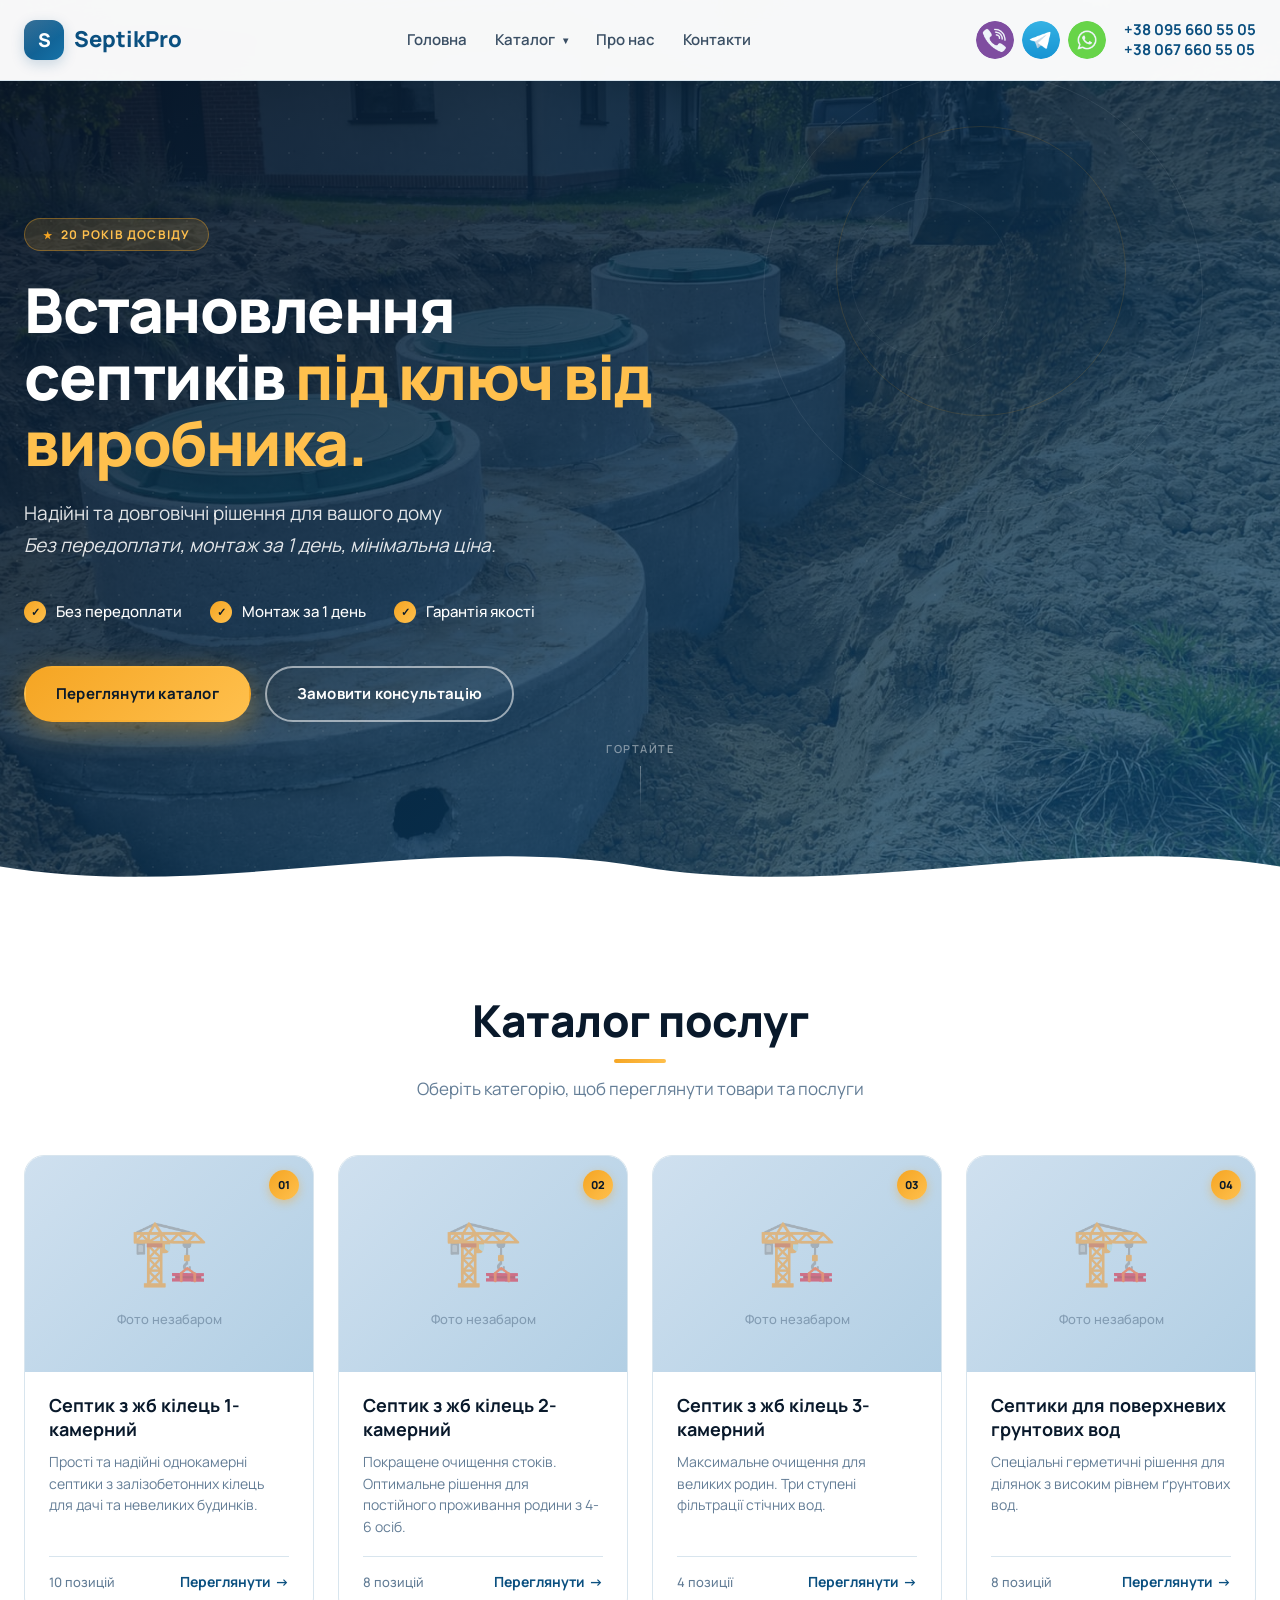
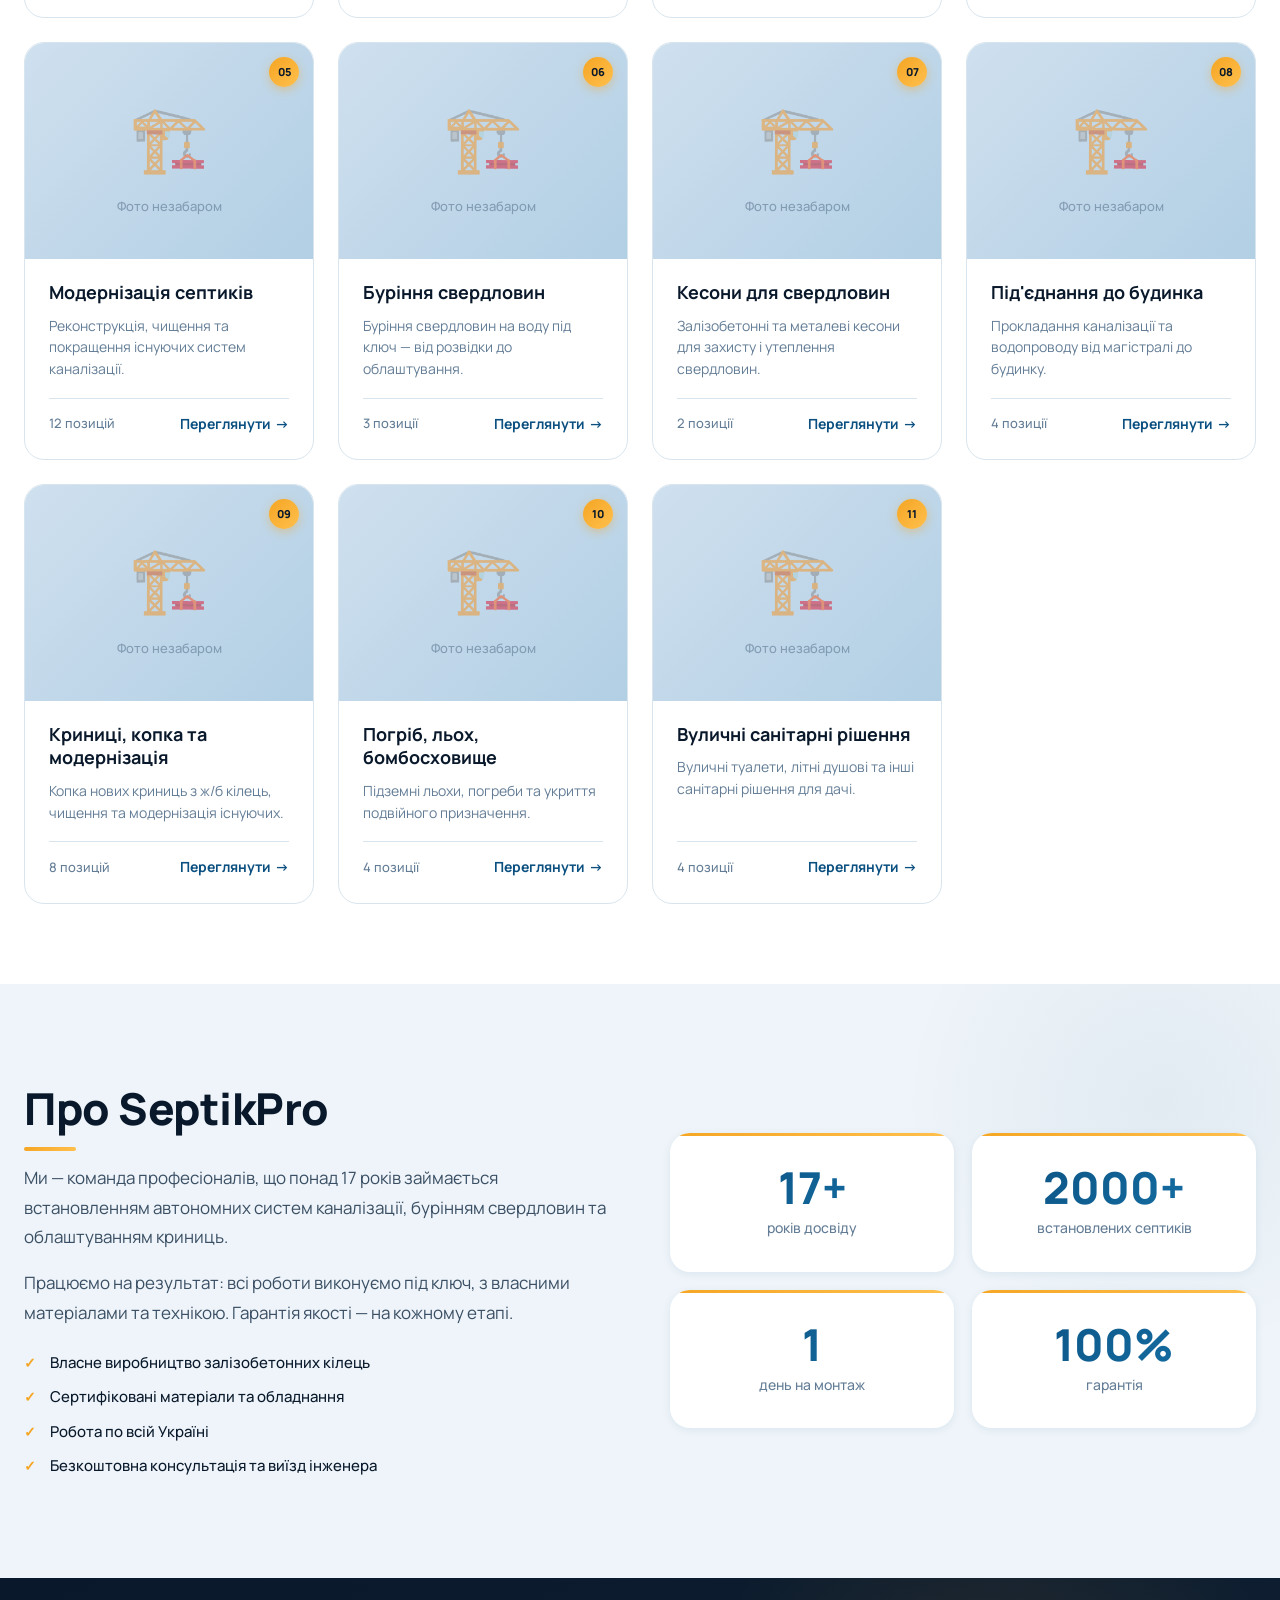
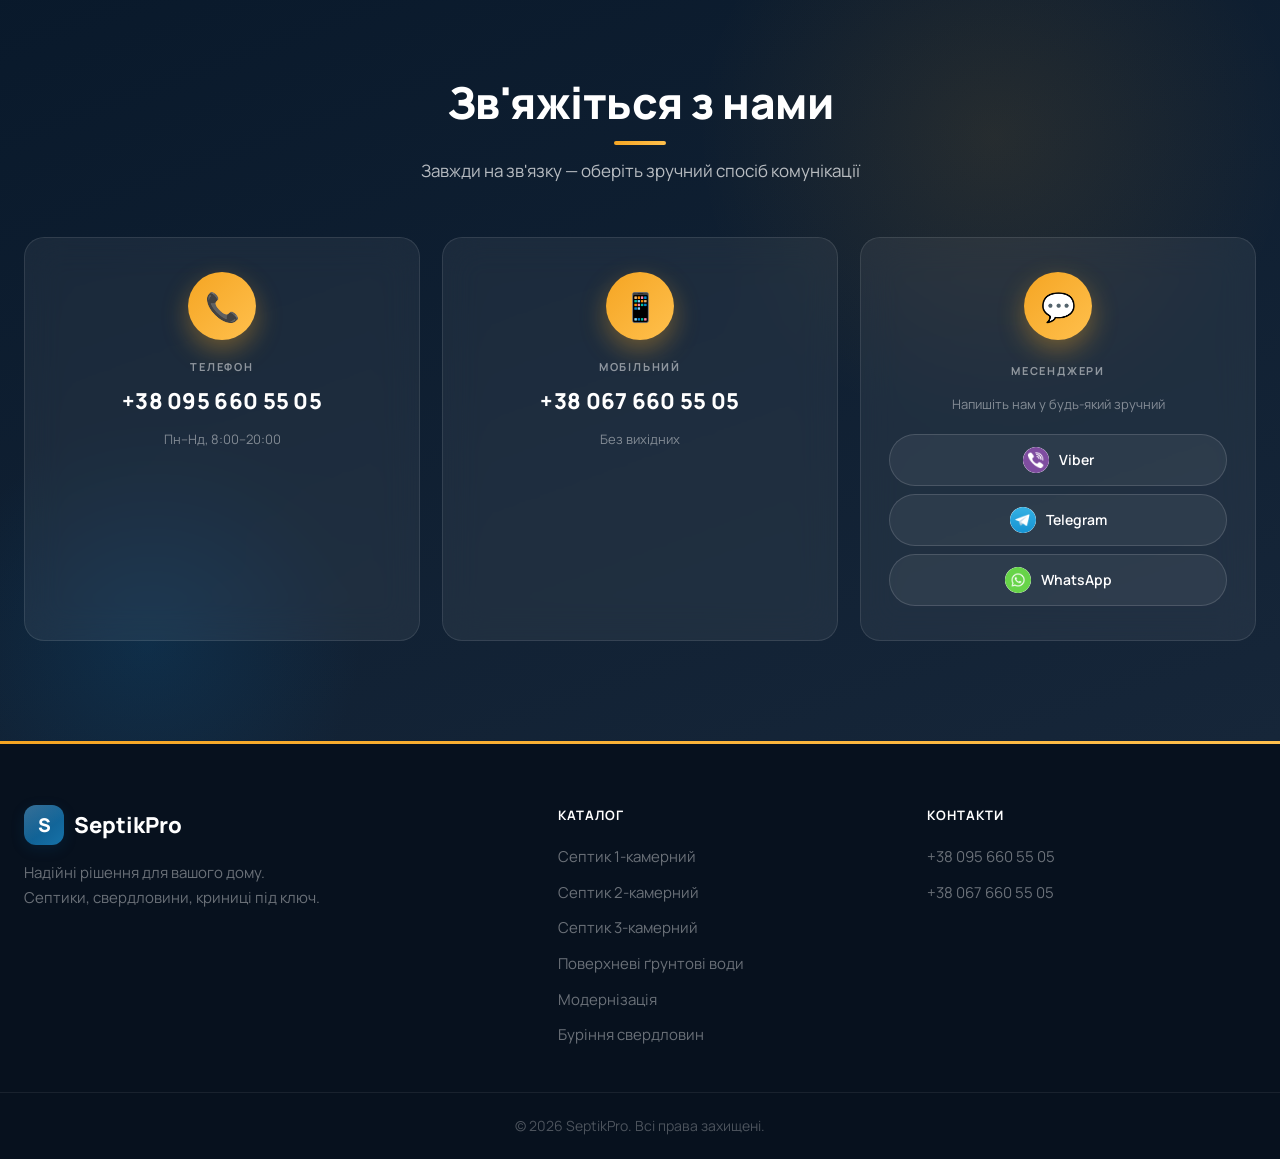
==== commit 8c26bd67: "Add files via upload" ====
--- a/index.html
+++ b/index.html
@@ -71,9 +71,9 @@
 
         <div class="container hero__inner">
             <div class="hero__content">
-                <span class="hero__badge">17 років досвіду</span>
-                <h1 class="hero__title">Надійні та довговічні рішення <em>для вашого дому</em></h1>
-                <p class="hero__subtitle">Встановлення септиків під ключ від виробника. Без передоплати, монтаж за 1 день, мінімальна ціна.</p>
+                <span class="hero__badge">20 років досвіду</span>
+                <h1 class="hero__title">Встановлення септиків <em>під ключ від виробника.</em></h1>
+                <p class="hero__subtitle">Надійні та довговічні рішення для вашого дому <br><em>Без передоплати, монтаж за 1 день, мінімальна ціна.</em></p>
                 <div class="hero__features">
                     <div class="hero__feature"><span>✓</span> Без передоплати</div>
                     <div class="hero__feature"><span>✓</span> Монтаж за 1 день</div>
@@ -114,7 +114,7 @@
             <div class="about__content">
                 <h2 class="section__title section__title--left reveal">Про SeptikPro</h2>
                 <p class="about__text reveal reveal--d1">Ми — команда професіоналів, що понад 17 років займається встановленням автономних систем каналізації, бурінням свердловин та облаштуванням криниць.</p>
-                <p class="about__text reveal reveal--d2">Працюємо на результат: всі роботи виконуємо під ключ, з власними матеріалами та технікою. Гарантія якості — на кожен етап монтажу.</p>
+                <p class="about__text reveal reveal--d2">Працюємо на результат: всі роботи виконуємо під ключ, з власними матеріалами та технікою. Гарантія якості — на кожному етапі.</p>
                 <ul class="about__list reveal reveal--d3">
                     <li>Власне виробництво залізобетонних кілець</li>
                     <li>Сертифіковані матеріали та обладнання</li>
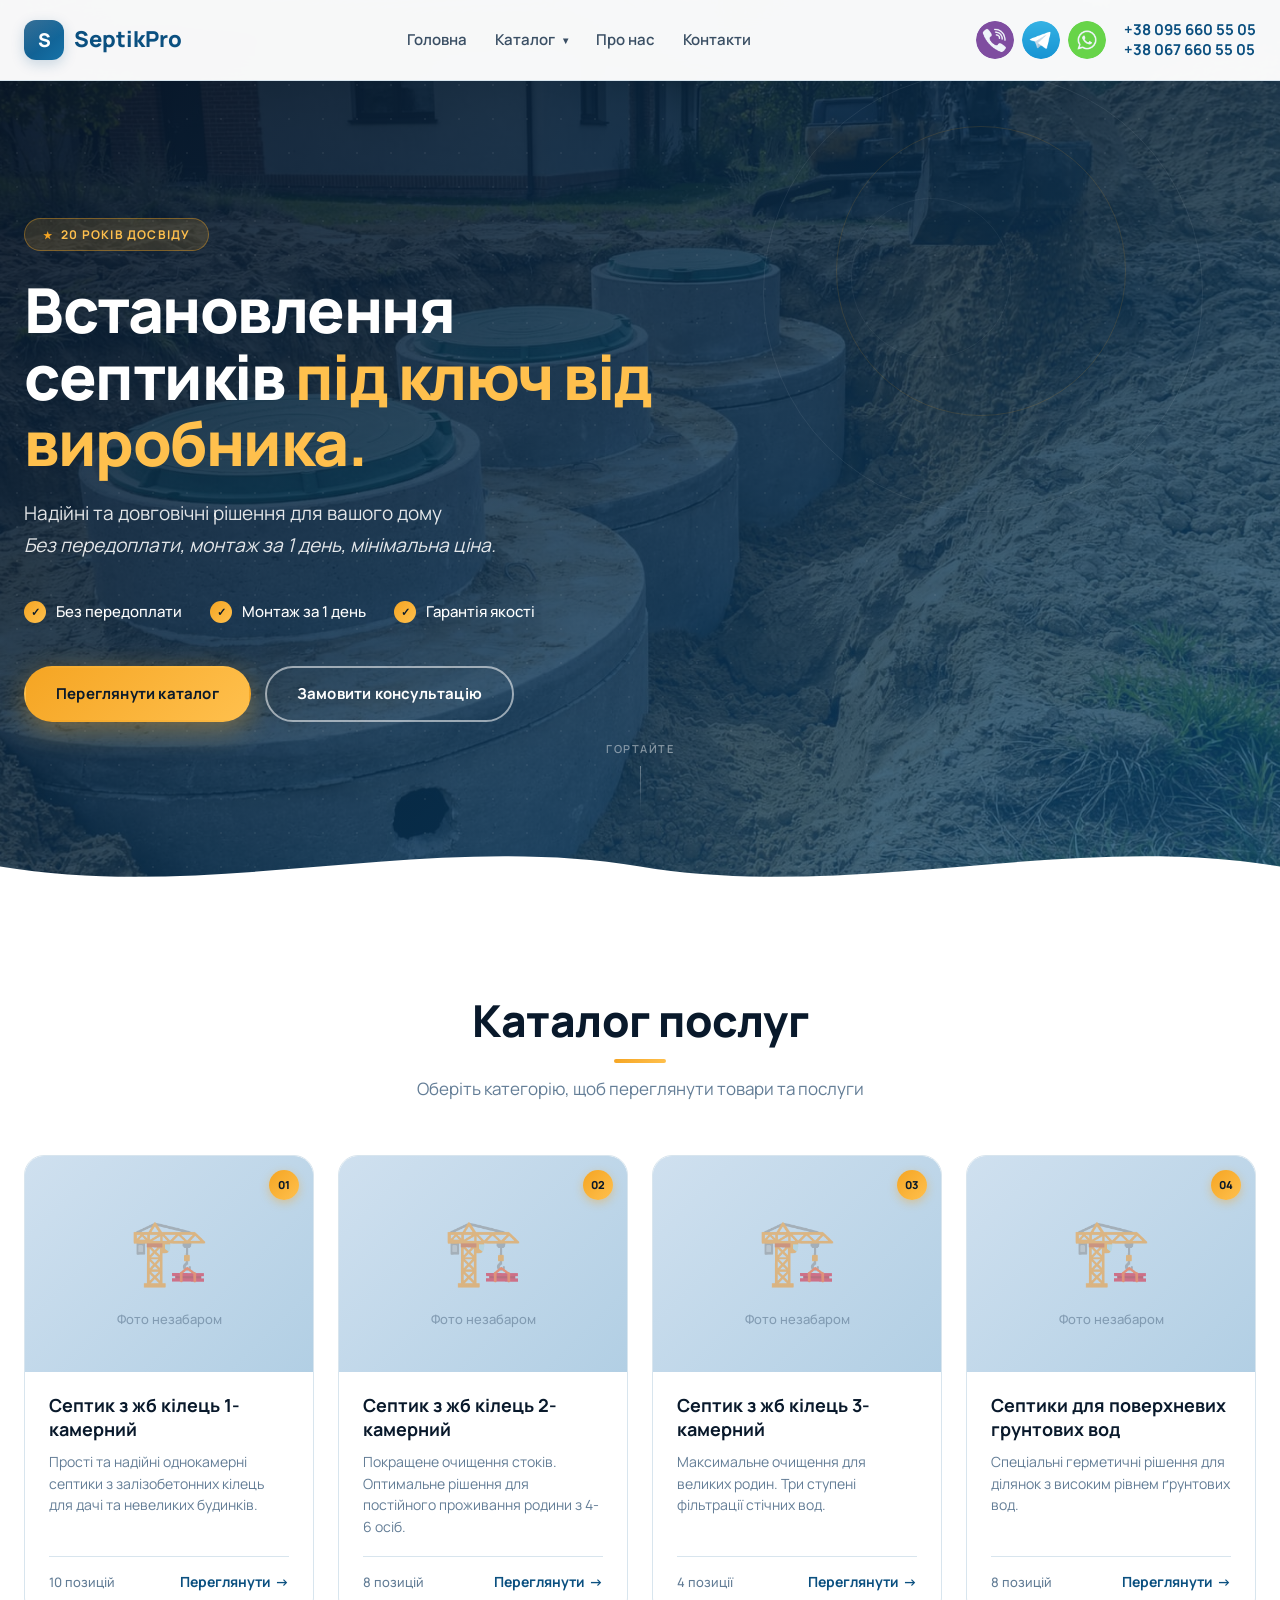
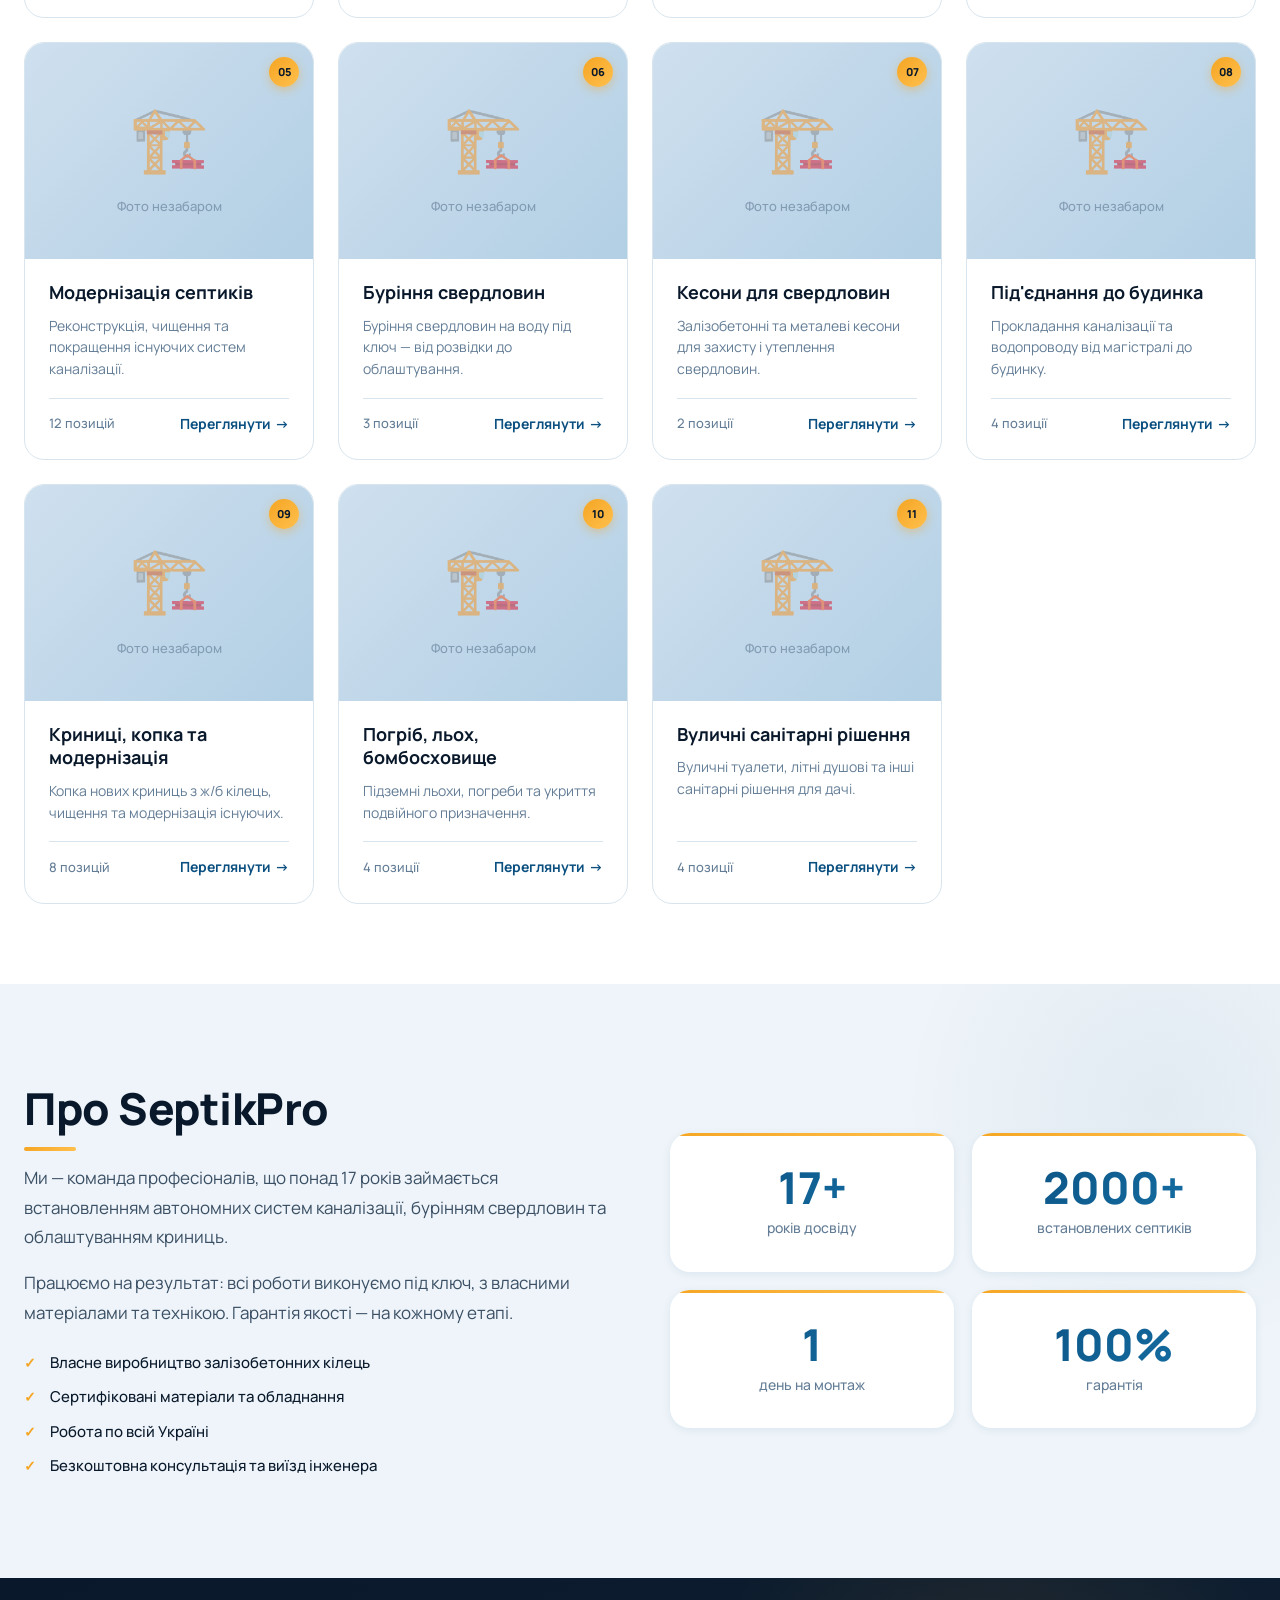
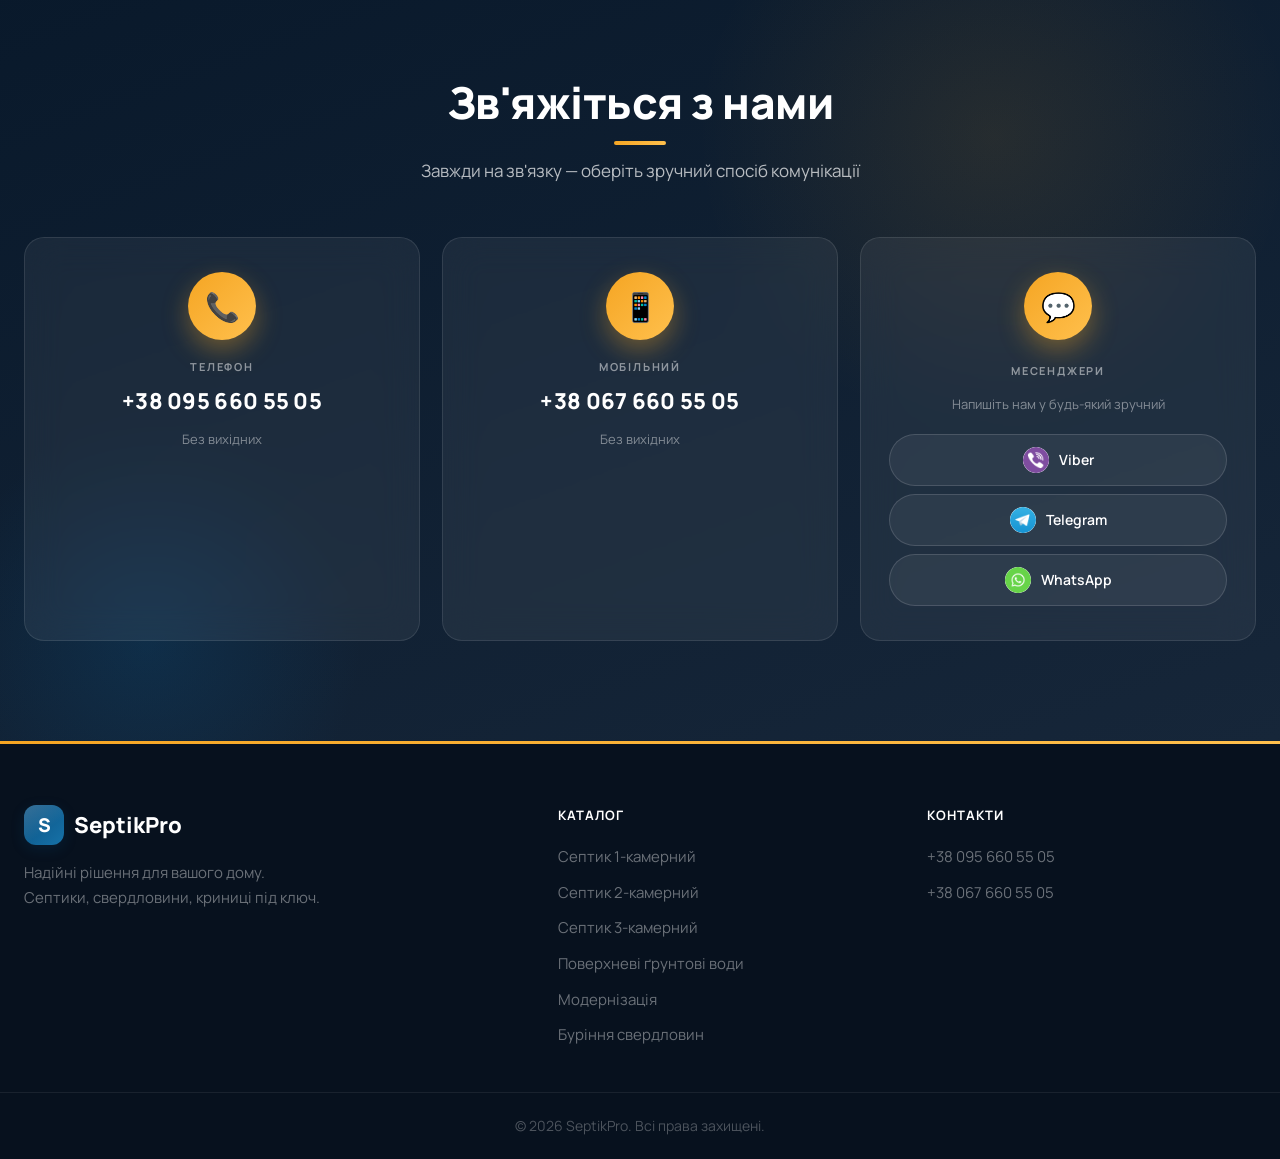
==== commit 82dfc9fa: "Add files via upload" ====
--- a/index.html
+++ b/index.html
@@ -154,7 +154,7 @@
                     <div class="contact-card__icon">📞</div>
                     <div class="contact-card__title">Телефон</div>
                     <div class="contact-card__value">+38 095 660 55 05</div>
-                    <div class="contact-card__hint">Пн–Нд, 8:00–20:00</div>
+                    <div class="contact-card__hint">Без вихідних</div>
                 </a>
 
                 <a href="tel:+380676605505" class="contact-card reveal reveal--d2">
